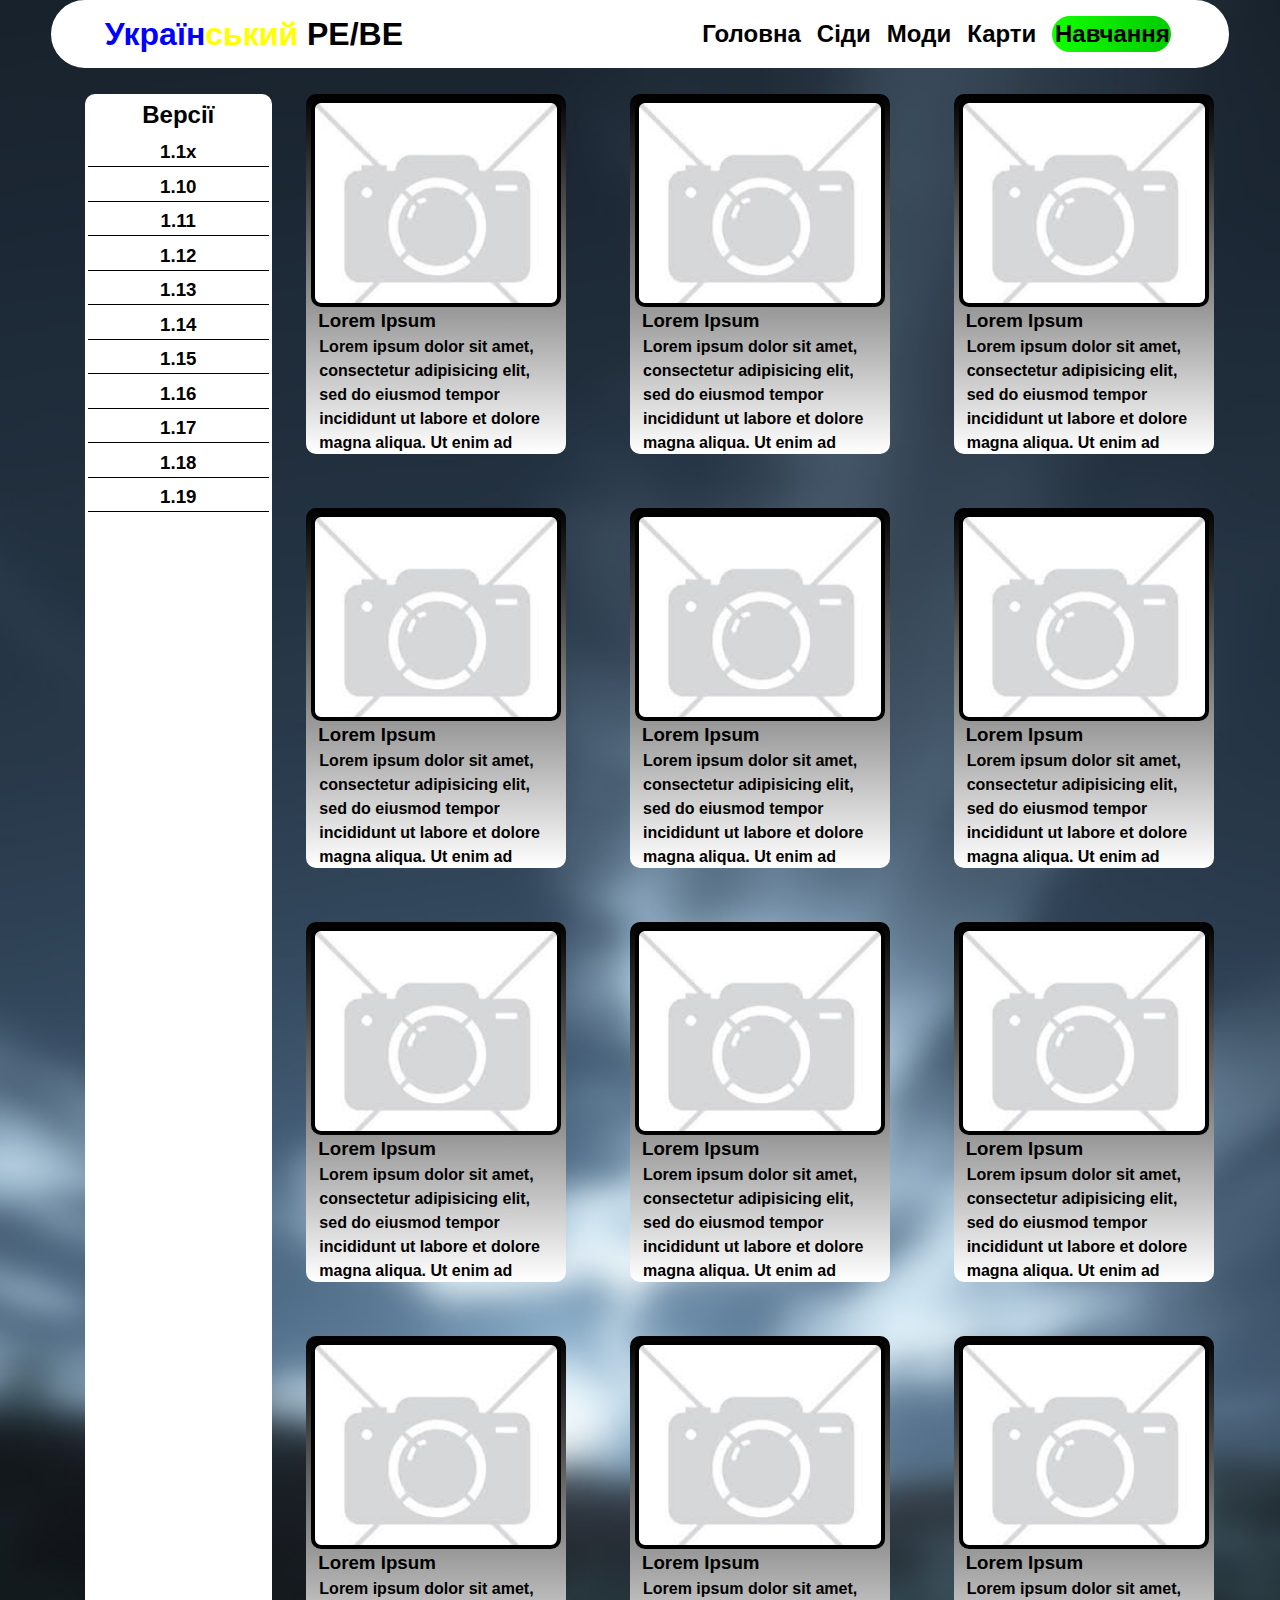
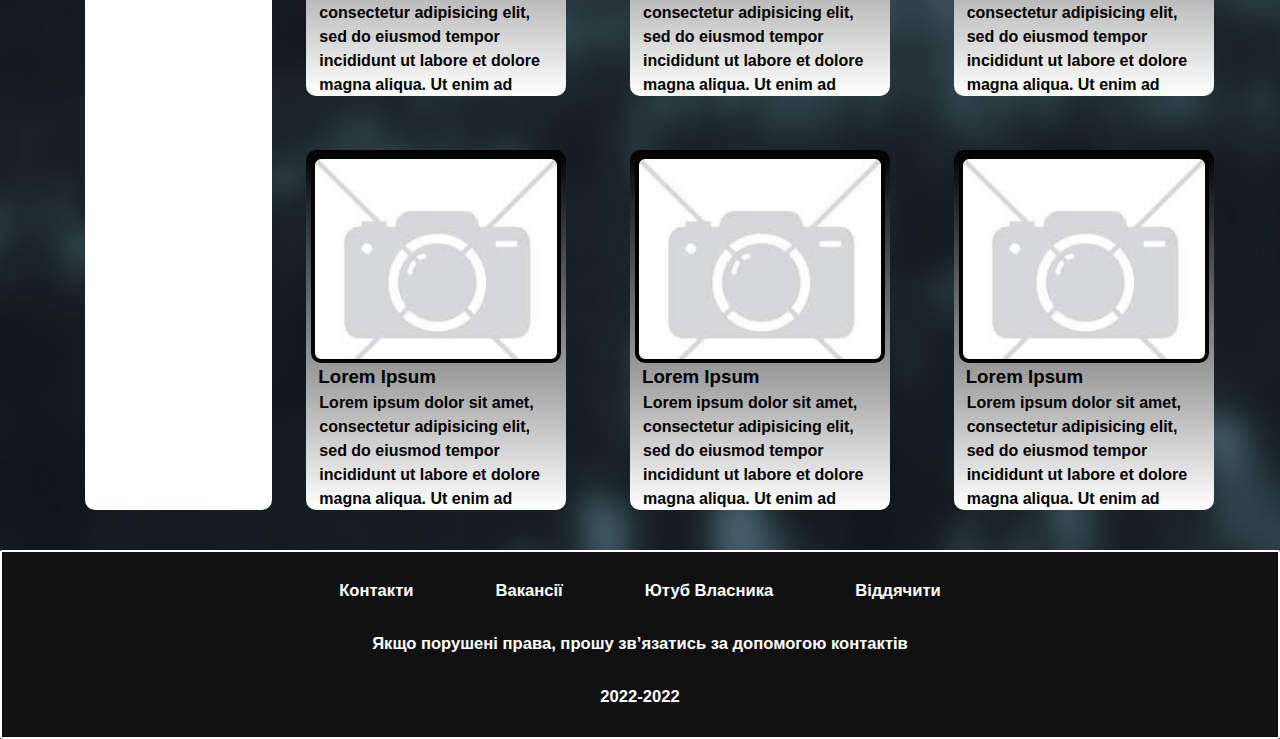
==== seeds.html @ f49bd41c "Add files via upload" ====
<!DOCTYPE html>
<html>
<head>
	<meta charset="utf-8">
	<meta name="viewport" content="width=device-width, initial-scale=1">
	<title>Енциклопедія Віталіка по Майнкрафт | Головна</title>
	<link rel="stylesheet" type="text/css" href="css/seeds.css">
</head>
<body>
	<header class="header">
		<div class="logo">
			<a href="index.html" class="logo">
				<h1 style="color: blue;">Україн</h1>
			<h1 style="color: yellow;">ський</h1>
			<h1 style="color: black;">&nbsp;PE/BE</h1>
		</a>
		</div>
		<div class="menu">
			<div class="home">
				<h2 class="home">
					<a href="index.html">Головна</a>
				</h2>
			</div>
			<div class="seeds">
				<h2 class="seeds">
					<a href="seeds.html">Сіди</a>
				</h2>
			</div>
			<div class="mods">
				<h2 class="mods">
					<a href="#">Моди</a>
				</h2>
			</div>
			<div class="maps">
				<h2 class="maps">
					<a href="#">Карти</a>
				</h2>
			</div>
			<div class="tutorial">
				<h2 class="tutorial">
					<a href="#">Навчання</a>
				</h2>
			</div>
		</div>
	</header>
	<div class="grid_wrapper">
		<aside class="grid_sidebar">
			<h3 class="title_version">Версії</h3>
			<a href="#">
				<h3 class="version">1.1x</h3>
			</a>
			<a href="#">
				<h3 class="version">1.10</h3>
			</a>
			<a href="#">
				<h3 class="version">1.11</h3>
			</a>
			<a href="#">
				<h3 class="version">1.12</h3>
			</a>
			<a href="#">
				<h3 class="version">1.13</h3>
			</a>
			<a href="#">
				<h3 class="version">1.14</h3>
			</a>
			<a href="#">
				<h3 class="version">1.15</h3>
			</a>
			<a href="#">
				<h3 class="version">1.16</h3>
			</a>
			<a href="#">
				<h3 class="version">1.17</h3>
			</a>
			<a href="#">
				<h3 class="version">1.18</h3>
			</a>
			<a href="#">
				<h3 class="version">1.19</h3>
			</a>
		</aside>
		<main class="grid_content">
			<div class="wrapper_container">
				<a href="#">
					<div class="img">
				</div>
			</a>
				<div class="title">
					<a href="#">
						<h3>Lorem Ipsum</h3>
					</a>
				</div>
				<div class="discription">
					<h4 class="discription">Lorem ipsum dolor sit amet, consectetur adipisicing elit, sed do eiusmod
					tempor incididunt ut labore et dolore magna aliqua. Ut enim ad minim veniam,
					quis nostrud exercitation ullamco laboris nisi ut aliquip ex ea commodo
					consequat. Duis aute irure dolor in reprehenderit in voluptate velit esse
					cillum dolore eu fugiat nulla pariatur. Excepteur sint occaecat cupidatat non
					proident, sunt in culpa qui officia deserunt mollit anim id est laborum.</h4>
				</div>
			</div>
			<div class="wrapper_container">
				<a href="#">
					<div class="img">
				</div>
			</a>
				<div class="title">
					<a href="#">
						<h3>Lorem Ipsum</h3>
					</a>
				</div>
				<div class="discription">
					<h4 class="discription">Lorem ipsum dolor sit amet, consectetur adipisicing elit, sed do eiusmod
					tempor incididunt ut labore et dolore magna aliqua. Ut enim ad minim veniam,
					quis nostrud exercitation ullamco laboris nisi ut aliquip ex ea commodo
					consequat. Duis aute irure dolor in reprehenderit in voluptate velit esse
					cillum dolore eu fugiat nulla pariatur. Excepteur sint occaecat cupidatat non
					proident, sunt in culpa qui officia deserunt mollit anim id est laborum.</h4>
				</div>
			</div>
			<div class="wrapper_container">
				<a href="#">
					<div class="img">
				</div>
			</a>
				<div class="title">
					<a href="#">
						<h3>Lorem Ipsum</h3>
					</a>
				</div>
				<div class="discription">
					<h4 class="discription">Lorem ipsum dolor sit amet, consectetur adipisicing elit, sed do eiusmod
					tempor incididunt ut labore et dolore magna aliqua. Ut enim ad minim veniam,
					quis nostrud exercitation ullamco laboris nisi ut aliquip ex ea commodo
					consequat. Duis aute irure dolor in reprehenderit in voluptate velit esse
					cillum dolore eu fugiat nulla pariatur. Excepteur sint occaecat cupidatat non
					proident, sunt in culpa qui officia deserunt mollit anim id est laborum.</h4>
				</div>
			</div>
		</main>
		<main class="grid_content">
			<div class="wrapper_container">
				<a href="#">
					<div class="img">
				</div>
			</a>
				<div class="title">
					<a href="#">
						<h3>Lorem Ipsum</h3>
					</a>
				</div>
				<div class="discription">
					<h4 class="discription">Lorem ipsum dolor sit amet, consectetur adipisicing elit, sed do eiusmod
					tempor incididunt ut labore et dolore magna aliqua. Ut enim ad minim veniam,
					quis nostrud exercitation ullamco laboris nisi ut aliquip ex ea commodo
					consequat. Duis aute irure dolor in reprehenderit in voluptate velit esse
					cillum dolore eu fugiat nulla pariatur. Excepteur sint occaecat cupidatat non
					proident, sunt in culpa qui officia deserunt mollit anim id est laborum.</h4>
				</div>
			</div>
			<div class="wrapper_container">
				<a href="#">
					<div class="img">
				</div>
			</a>
				<div class="title">
					<a href="#">
						<h3>Lorem Ipsum</h3>
					</a>
				</div>
				<div class="discription">
					<h4 class="discription">Lorem ipsum dolor sit amet, consectetur adipisicing elit, sed do eiusmod
					tempor incididunt ut labore et dolore magna aliqua. Ut enim ad minim veniam,
					quis nostrud exercitation ullamco laboris nisi ut aliquip ex ea commodo
					consequat. Duis aute irure dolor in reprehenderit in voluptate velit esse
					cillum dolore eu fugiat nulla pariatur. Excepteur sint occaecat cupidatat non
					proident, sunt in culpa qui officia deserunt mollit anim id est laborum.</h4>
				</div>
			</div>
			<div class="wrapper_container">
				<a href="#">
					<div class="img">
				</div>
			</a>
				<div class="title">
					<a href="#">
						<h3>Lorem Ipsum</h3>
					</a>
				</div>
				<div class="discription">
					<h4 class="discription">Lorem ipsum dolor sit amet, consectetur adipisicing elit, sed do eiusmod
					tempor incididunt ut labore et dolore magna aliqua. Ut enim ad minim veniam,
					quis nostrud exercitation ullamco laboris nisi ut aliquip ex ea commodo
					consequat. Duis aute irure dolor in reprehenderit in voluptate velit esse
					cillum dolore eu fugiat nulla pariatur. Excepteur sint occaecat cupidatat non
					proident, sunt in culpa qui officia deserunt mollit anim id est laborum.</h4>
				</div>
			</div>
		</main>
		<main class="grid_content">
			<div class="wrapper_container">
				<a href="#">
					<div class="img">
				</div>
			</a>
				<div class="title">
					<a href="#">
						<h3>Lorem Ipsum</h3>
					</a>
				</div>
				<div class="discription">
					<h4 class="discription">Lorem ipsum dolor sit amet, consectetur adipisicing elit, sed do eiusmod
					tempor incididunt ut labore et dolore magna aliqua. Ut enim ad minim veniam,
					quis nostrud exercitation ullamco laboris nisi ut aliquip ex ea commodo
					consequat. Duis aute irure dolor in reprehenderit in voluptate velit esse
					cillum dolore eu fugiat nulla pariatur. Excepteur sint occaecat cupidatat non
					proident, sunt in culpa qui officia deserunt mollit anim id est laborum.</h4>
				</div>
			</div>
			<div class="wrapper_container">
				<a href="#">
					<div class="img">
				</div>
			</a>
				<div class="title">
					<a href="#">
						<h3>Lorem Ipsum</h3>
					</a>
				</div>
				<div class="discription">
					<h4 class="discription">Lorem ipsum dolor sit amet, consectetur adipisicing elit, sed do eiusmod
					tempor incididunt ut labore et dolore magna aliqua. Ut enim ad minim veniam,
					quis nostrud exercitation ullamco laboris nisi ut aliquip ex ea commodo
					consequat. Duis aute irure dolor in reprehenderit in voluptate velit esse
					cillum dolore eu fugiat nulla pariatur. Excepteur sint occaecat cupidatat non
					proident, sunt in culpa qui officia deserunt mollit anim id est laborum.</h4>
				</div>
			</div>
			<div class="wrapper_container">
				<a href="#">
					<div class="img">
				</div>
			</a>
				<div class="title">
					<a href="#">
						<h3>Lorem Ipsum</h3>
					</a>
				</div>
				<div class="discription">
					<h4 class="discription">Lorem ipsum dolor sit amet, consectetur adipisicing elit, sed do eiusmod
					tempor incididunt ut labore et dolore magna aliqua. Ut enim ad minim veniam,
					quis nostrud exercitation ullamco laboris nisi ut aliquip ex ea commodo
					consequat. Duis aute irure dolor in reprehenderit in voluptate velit esse
					cillum dolore eu fugiat nulla pariatur. Excepteur sint occaecat cupidatat non
					proident, sunt in culpa qui officia deserunt mollit anim id est laborum.</h4>
				</div>
			</div>
		</main>
		<main class="grid_content">
			<div class="wrapper_container">
				<a href="#">
					<div class="img">
				</div>
			</a>
				<div class="title">
					<a href="#">
						<h3>Lorem Ipsum</h3>
					</a>
				</div>
				<div class="discription">
					<h4 class="discription">Lorem ipsum dolor sit amet, consectetur adipisicing elit, sed do eiusmod
					tempor incididunt ut labore et dolore magna aliqua. Ut enim ad minim veniam,
					quis nostrud exercitation ullamco laboris nisi ut aliquip ex ea commodo
					consequat. Duis aute irure dolor in reprehenderit in voluptate velit esse
					cillum dolore eu fugiat nulla pariatur. Excepteur sint occaecat cupidatat non
					proident, sunt in culpa qui officia deserunt mollit anim id est laborum.</h4>
				</div>
			</div>
			<div class="wrapper_container">
				<a href="#">
					<div class="img">
				</div>
			</a>
				<div class="title">
					<a href="#">
						<h3>Lorem Ipsum</h3>
					</a>
				</div>
				<div class="discription">
					<h4 class="discription">Lorem ipsum dolor sit amet, consectetur adipisicing elit, sed do eiusmod
					tempor incididunt ut labore et dolore magna aliqua. Ut enim ad minim veniam,
					quis nostrud exercitation ullamco laboris nisi ut aliquip ex ea commodo
					consequat. Duis aute irure dolor in reprehenderit in voluptate velit esse
					cillum dolore eu fugiat nulla pariatur. Excepteur sint occaecat cupidatat non
					proident, sunt in culpa qui officia deserunt mollit anim id est laborum.</h4>
				</div>
			</div>
			<div class="wrapper_container">
				<a href="#">
					<div class="img">
				</div>
			</a>
				<div class="title">
					<a href="#">
						<h3>Lorem Ipsum</h3>
					</a>
				</div>
				<div class="discription">
					<h4 class="discription">Lorem ipsum dolor sit amet, consectetur adipisicing elit, sed do eiusmod
					tempor incididunt ut labore et dolore magna aliqua. Ut enim ad minim veniam,
					quis nostrud exercitation ullamco laboris nisi ut aliquip ex ea commodo
					consequat. Duis aute irure dolor in reprehenderit in voluptate velit esse
					cillum dolore eu fugiat nulla pariatur. Excepteur sint occaecat cupidatat non
					proident, sunt in culpa qui officia deserunt mollit anim id est laborum.</h4>
				</div>
			</div>
		</main>
		<main class="grid_content">
			<div class="wrapper_container">
				<a href="#">
					<div class="img">
				</div>
			</a>
				<div class="title">
					<a href="#">
						<h3>Lorem Ipsum</h3>
					</a>
				</div>
				<div class="discription">
					<h4 class="discription">Lorem ipsum dolor sit amet, consectetur adipisicing elit, sed do eiusmod
					tempor incididunt ut labore et dolore magna aliqua. Ut enim ad minim veniam,
					quis nostrud exercitation ullamco laboris nisi ut aliquip ex ea commodo
					consequat. Duis aute irure dolor in reprehenderit in voluptate velit esse
					cillum dolore eu fugiat nulla pariatur. Excepteur sint occaecat cupidatat non
					proident, sunt in culpa qui officia deserunt mollit anim id est laborum.</h4>
				</div>
			</div>
			<div class="wrapper_container">
				<a href="#">
					<div class="img">
				</div>
			</a>
				<div class="title">
					<a href="#">
						<h3>Lorem Ipsum</h3>
					</a>
				</div>
				<div class="discription">
					<h4 class="discription">Lorem ipsum dolor sit amet, consectetur adipisicing elit, sed do eiusmod
					tempor incididunt ut labore et dolore magna aliqua. Ut enim ad minim veniam,
					quis nostrud exercitation ullamco laboris nisi ut aliquip ex ea commodo
					consequat. Duis aute irure dolor in reprehenderit in voluptate velit esse
					cillum dolore eu fugiat nulla pariatur. Excepteur sint occaecat cupidatat non
					proident, sunt in culpa qui officia deserunt mollit anim id est laborum.</h4>
				</div>
			</div>
			<div class="wrapper_container">
				<a href="#">
					<div class="img">
				</div>
			</a>
				<div class="title">
					<a href="#">
						<h3>Lorem Ipsum</h3>
					</a>
				</div>
				<div class="discription">
					<h4 class="discription">Lorem ipsum dolor sit amet, consectetur adipisicing elit, sed do eiusmod
					tempor incididunt ut labore et dolore magna aliqua. Ut enim ad minim veniam,
					quis nostrud exercitation ullamco laboris nisi ut aliquip ex ea commodo
					consequat. Duis aute irure dolor in reprehenderit in voluptate velit esse
					cillum dolore eu fugiat nulla pariatur. Excepteur sint occaecat cupidatat non
					proident, sunt in culpa qui officia deserunt mollit anim id est laborum.</h4>
				</div>
			</div>
		</main>
	</div>
		<footer class="footer">
		<div class="footer_container">
			<div class="three">
			<div class="contacts">
				<h5>
					<a href="#" class="contacts">Контакти</a>
				</h5>
			</div>
			<div class="vacancy">
				<h5>
					<a href="#" class="vacancy">Вакансії</a>
				</h5>
			</div>
			<div class="youtube">
				<h5>
					<a href="https://www.youtube.com/channel/UC7SkMLdB6b8s8ivZtv2HfnA/" class="youtube">Ютуб Власника</a>
				</h5>
			</div>
			<div class="thanks">
				<h5>
					<a href="#" class="thanks">Віддячити</a></h5>
			</div>
		</div>
			<div class="ap">
				<h5 class="ap">Якщо порушені права, прошу зв’язатись за допомогою контактів</h5>
			</div>
			<div class="years">
				<h5 class="ap">2022-2022</h5>
			</div>
		</div>
	</footer>
	</body>
</html>
---- css/seeds.css ----
ul[class],
ol[class] {
  padding: 0;
}

body,
h1,
h2,
h3,
h4,
p,
ul[class],
ol[class],
li,
figure,
figcaption,
blockquote,
dl,
dd {
  margin: 0;
}

body {
  min-height: 100vh;
  scroll-behavior: smooth;
  text-rendering: optimizeSpeed;
  line-height: 1.5;
  font-family: Heebo, Arial;
  background-image: url(../img/background.jpg);
  background-repeat: no-repeat;
  background-size: cover;
  background-position: center;
}

ul[class],
ol[class] {
  list-style: none;
}

a:not([class]) {
  text-decoration-skip-ink: auto;
  text-decoration: none;
  color: black;
}

img {
  max-width: 100%;
  display: block;
}

article > * + * {
  margin-top: 1em;
}

input,
button,
textarea,
select {
  font: inherit;
}

::-webkit-scrollbar-track {
background-color:#ecedee
}
 
::-webkit-scrollbar-thumb {
-webkit-border-radius: 0px;
border-radius: 5px;
background-color: #000000;
}
 
::-webkit-scrollbar-thumb:hover{
background-color:#1A1A1A;
}
 
::-webkit-resizer{
background-image:url('');
background-repeat:no-repeat;
width:10px;
height:0px
}
 
::-webkit-scrollbar{
width: 10px;
}

/*___________________________*/

header {
  display: flex;
  border: white solid 10px;
  border-radius: 50px;
  background-color: white;
  justify-content: space-between;
  align-items: center;
  margin: 0% 4%;
}

.logo {
  display: flex;
  padding-left: 3%;
  text-decoration: none;
}

.logo {
  color: #3079ed;
  animation-name: focus-in-contract;
  animation-duration: 1.2s;
  animation-timing-function: linear;
  animation-delay: 0s;
  animation-iteration-count: infinite;
  animation-direction: alternate-reverse;
  animation-fill-mode: none;
}
@keyframes focus-in-contract {
  0%{
    text-shadow: 0px -10px 15px rgba(255,0,0,0), 0px 10px 15px rgba(0,0,0,0);
  }
  100%{
    text-shadow: 0px 10px 15px #000000, 0px -10px 15px #FF0000;
  }
}

.menu {
  display: flex;
  grid-gap: 10%;
  padding-right: 25%;
}

.tutorial {
  animation: animateBg 1s linear infinite;
  background-image: linear-gradient(90deg,#11ff00,#03cc00,#11ff00,#03cc00);
  background-size: 300% 100%;
  border-radius: 20px;
  padding: 0% 0.5%;
}
@keyframes animateBg {
  0% { background-position: 100% 0%; }
  100% { background-position: 0% 0%; }
}

@media screen and (min-width: 2000.90px) {
  body {
    padding: 0% 25%;
  }
}

@media screen and (max-width: 1440.90px) {
  .menu {
    grid-gap: 4%;
    padding-right: 10%;
  }
}

@media screen and (max-width: 1024.90px) {
  body {
    padding: unset;
  }
  .logo {
    font-size: 12px;
  }

  .menu {
    grid-gap: 2%;
    padding-right: 7%;
  }
}

@media screen and (max-width: 768.90px) {
  header {
    margin: unset;
  }
  .logo {
    font-size: 8px;
    padding-left: 0.5%;
  }
  .menu {
    font-size: 12px;
  }
}

@media screen and (max-width: 535.90px) {
  .header {
    display: block;
  }
  .logo {
    font-size: 14px;
    padding: unset;
    padding: 0% 15%;
  }
  .menu {
    display: block;
    text-align: center;
    font-size: 16px;
    padding: 0% 10%;
  }
  .tutorial {
    border: none;
    background-color: unset;
  }
}

@media screen and (max-width: 425.90px) {
  .logo {
    padding: 0% 9%;
  }
}

@media screen and (max-width: 319.90px) {
  header {
    background-color: unset;
    border: none;
  }
  .menu {
    color: white;
    font: 900;
    padding: 0% 20%;
  }
}

.grid_wrapper {
  padding: 0% 5%;
  display: grid;
  grid-gap: 3%;
  padding-top: 2%;
  grid-template-columns: 0.5, 1fr;
  grid-template-rows: 0.5fr, 1fr;
  grid-template-areas: "side content"
  "side content"
  "side content"
  "side content"
  "side content"
}

.grid_sidebar {
  grid-area: side;
  text-align: center;
  background-color: white;
  border: white solid 3px;
  border-radius: 10px;
  margin-left: 10%;
}

.grid_content {
  display: flex;
  grid-gap: 7%;
}

.wrapper_container {
  background: radial-gradient(circle at 100% 100%, #ffffff 0, #ffffff 4px, transparent 4px) 0% 0%/10px 10px no-repeat,
            radial-gradient(circle at 0 100%, #ffffff 0, #ffffff 4px, transparent 4px) 100% 0%/10px 10px no-repeat,
            radial-gradient(circle at 100% 0, #ffffff 0, #ffffff 4px, transparent 4px) 0% 100%/10px 10px no-repeat,
            radial-gradient(circle at 0 0, #ffffff 0, #ffffff 4px, transparent 4px) 100% 100%/10px 10px no-repeat,
            linear-gradient(#ffffff, #ffffff) 50% 50%/calc(100% - 12px) calc(100% - 20px) no-repeat,
            linear-gradient(#ffffff, #ffffff) 50% 50%/calc(100% - 20px) calc(100% - 12px) no-repeat,
            linear-gradient(0deg, #ffffff 0%, #42303f 100%);
border-radius: 10px;
padding: 5px;
  background: rgb(255,255,255);
  background: linear-gradient(0deg, rgba(255,255,255,1) 0%, rgba(0,0,0,1) 100%);
  width: 250px;
  height: 350px;
  overflow: scroll;
}

.img {
  height: 200px;
  padding: 0% 5%;
  background-image: url(../img/unknown.jpg);
  background-size: cover;
  border: black solid 4px;
  border-radius: 10px;
}

.title {
  padding-left: 7px;
}

.discription {
  padding-left: 4px;
}

.title_version {
  font-size: 24px;
}

.version {
  text-decoration: none;
  color: black;
  padding-top: 3%;
  border-bottom: black solid 1px;
}

.version:hover {
  transition: 0.3s;
  color: #1A1A1A;
  font-size: 20px;
}

.footer_container {
  border: white solid 2px;
  border-radius: 2px;
  background-color: #101010;
  margin-top: 5%;
}

footer {
  color: white;
  font-size: 20px;
  text-decoration: none;
  margin-top: 20%;
}

.three {
  color: white;
  display: flex;
  justify-content: space-evenly;
  padding: 0% 20%;
}

.contacts {
  text-decoration: none;
  color: white;
}

.vacancy {
  text-decoration: none;
  color: white;
}

.youtube {
  text-decoration: none;
  color: white;
}

.thanks {
  text-decoration: none;
  color: white;
}

.ap {
  text-align: center;
  margin-top: unset;
  padding-top: unset;
}

@media screen and (max-width: 1024.90px) {
  footer {
    margin-top: 30%;
  }
  .grid_wrapper {
    padding: unset;
    margin-top: 1%;
    grid-gap: 1%;
  }
  .wrapper_container {
  width: 200px;
  }
  .grid_sidebar {
    margin-left: unset;
  }
}

@media screen and (max-width: 768.90px) {
  .img {
    background-position: center;
  }
  .wrapper_container {
  width: 30%;
  }
  .three {
    padding: unset;
  }
}

@media screen and (max-width: 650.90px) {
  header {
    width: 100%;
    margin-bottom: 2%;
  }
  .grid_sidebar {
    width: 80px;
  }
  .grid_content {
    grid-gap: 5%;
    display: unset;
  }
  .wrapper_container {
    width: 90%;
    margin-left: 5%;
    margin-bottom: 5%;
  }
  footer {
    margin-top: 80%;
    margin-left: 15%;
    margin-right: 5%;
  }
  .three {
    display: unset;
    text-align: center;
  }
}
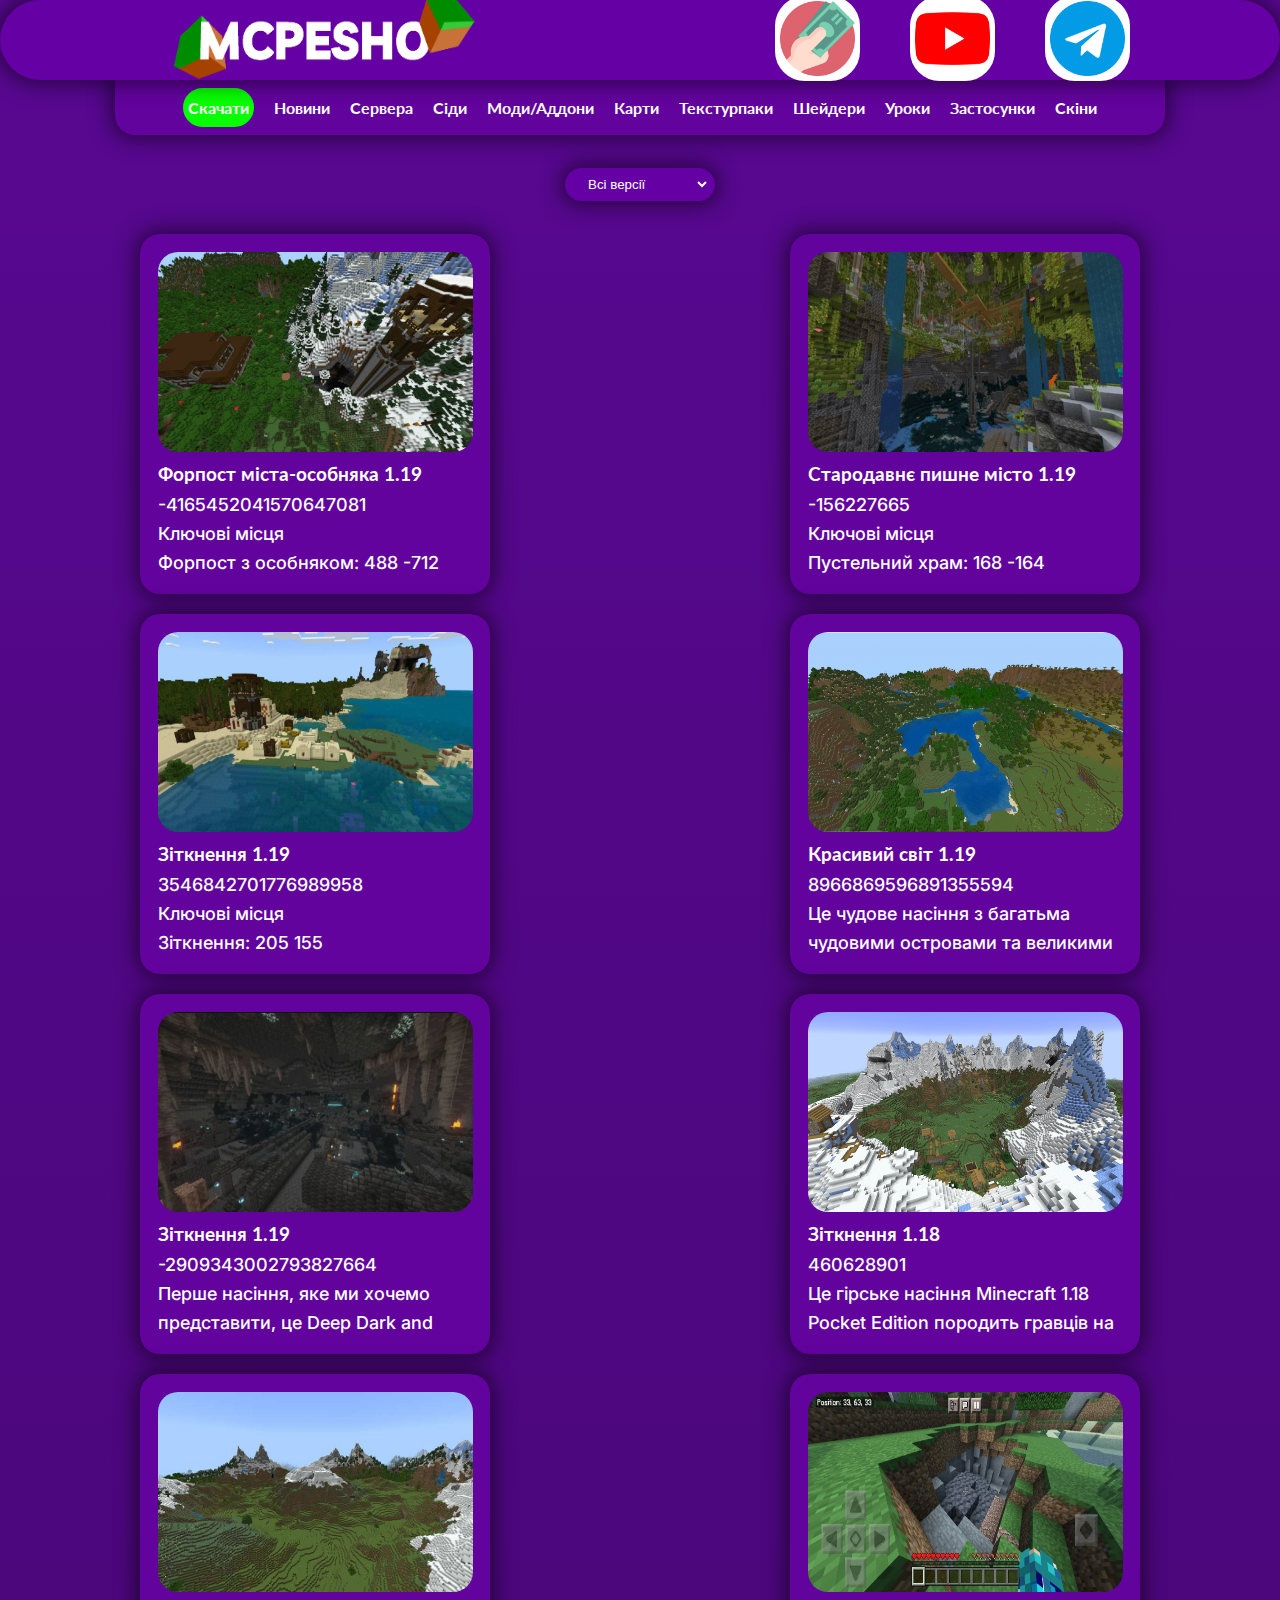
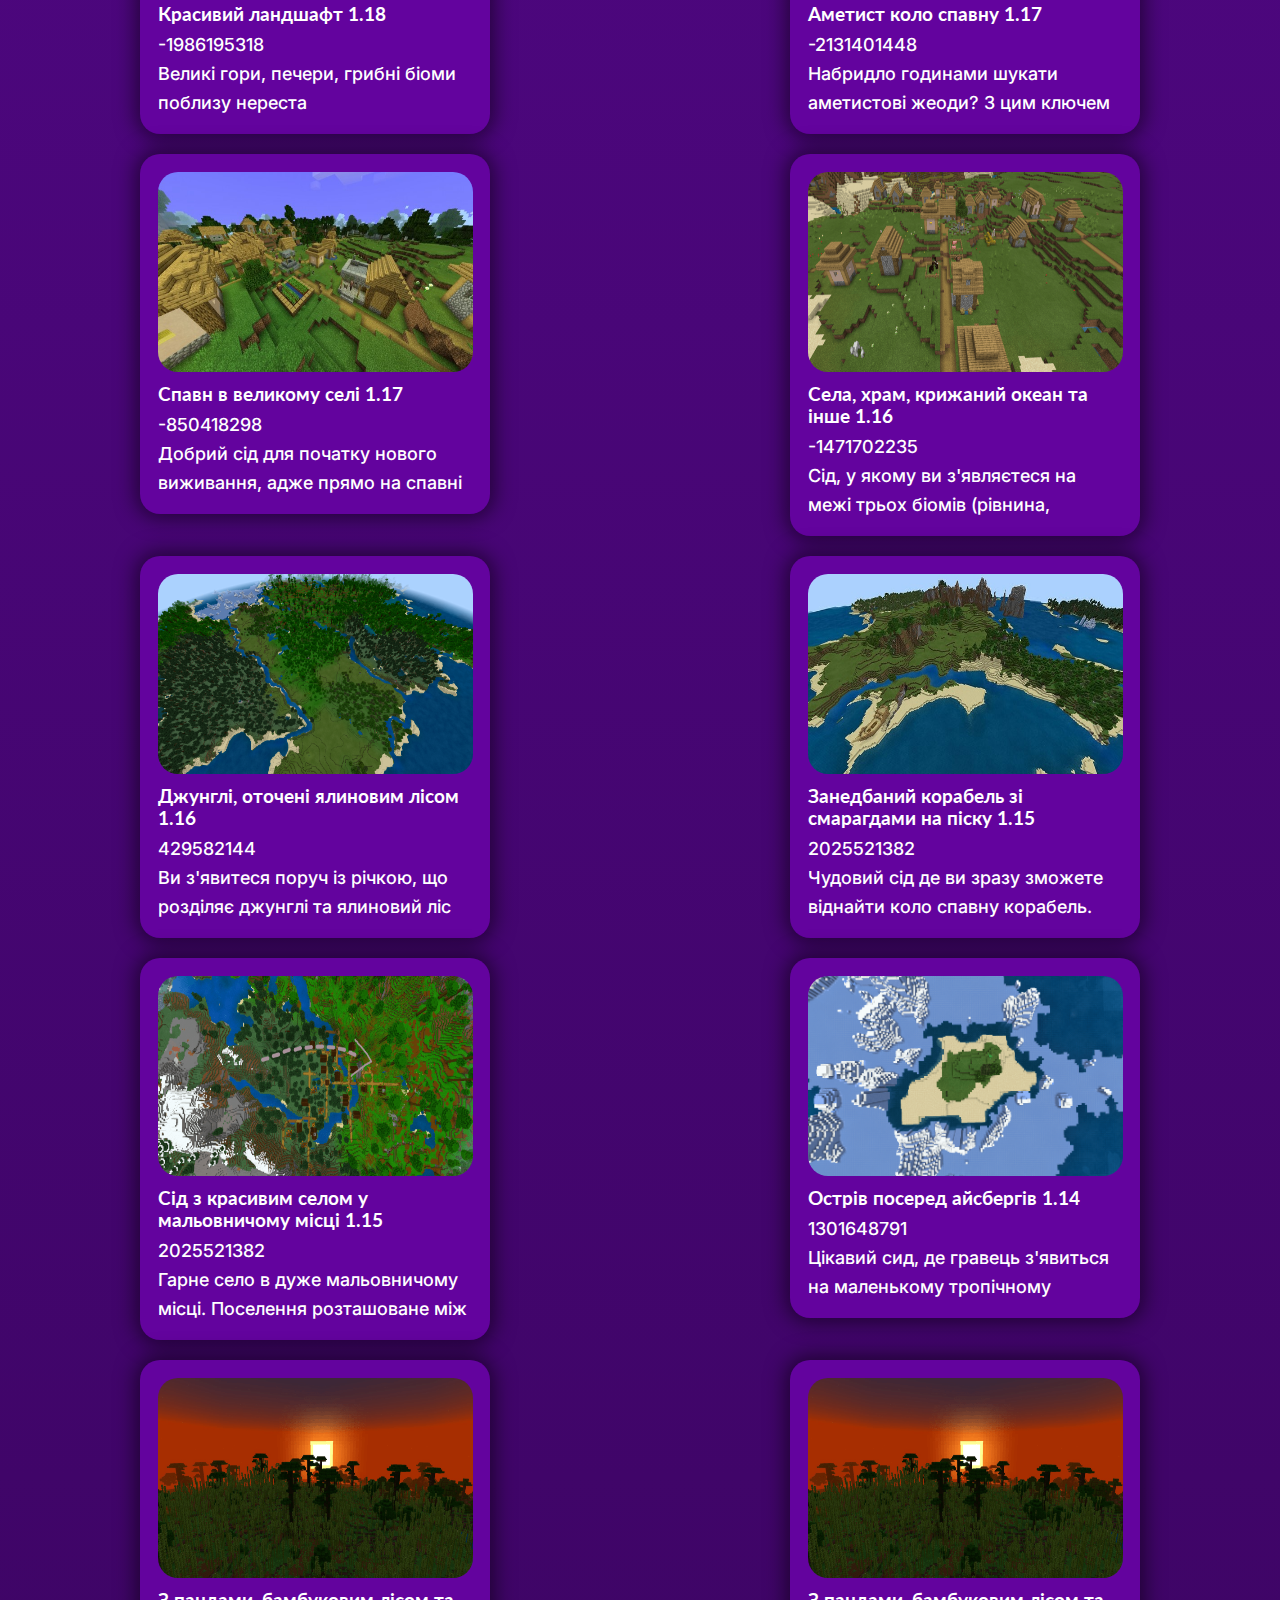
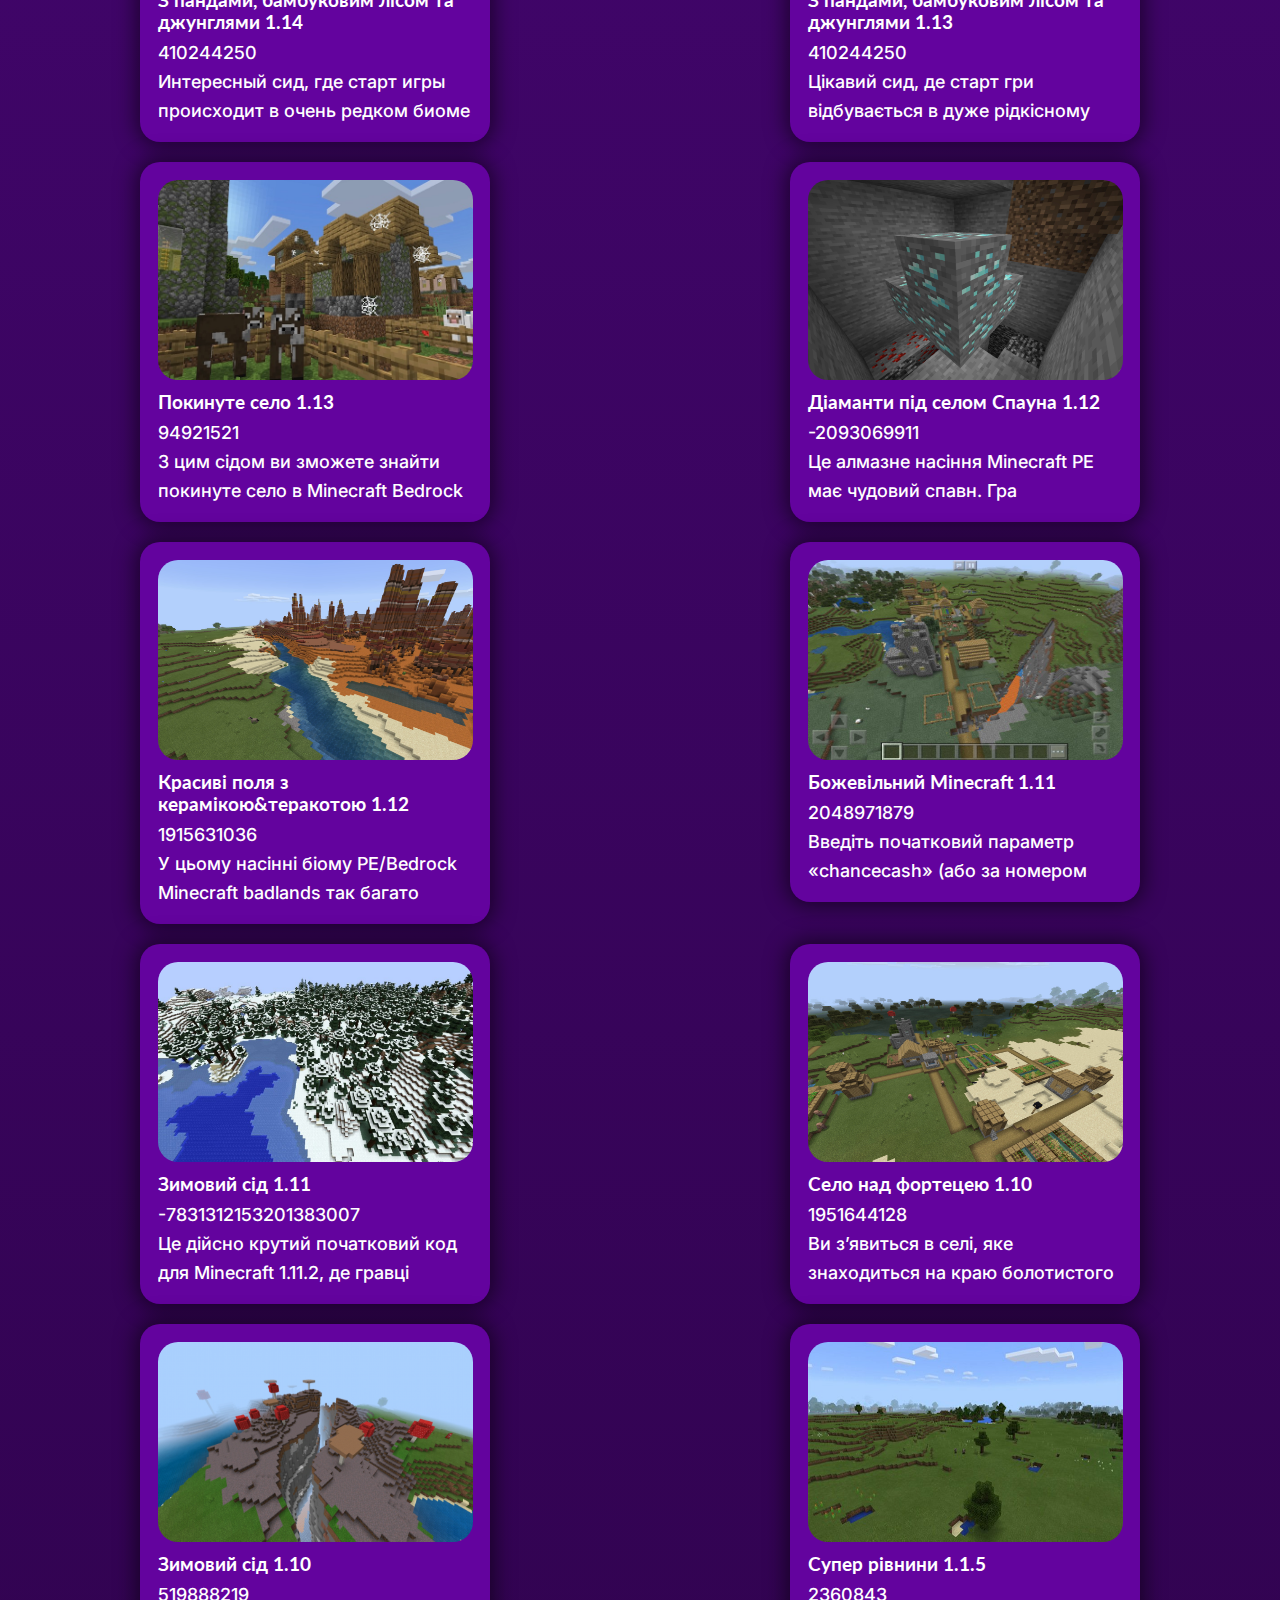
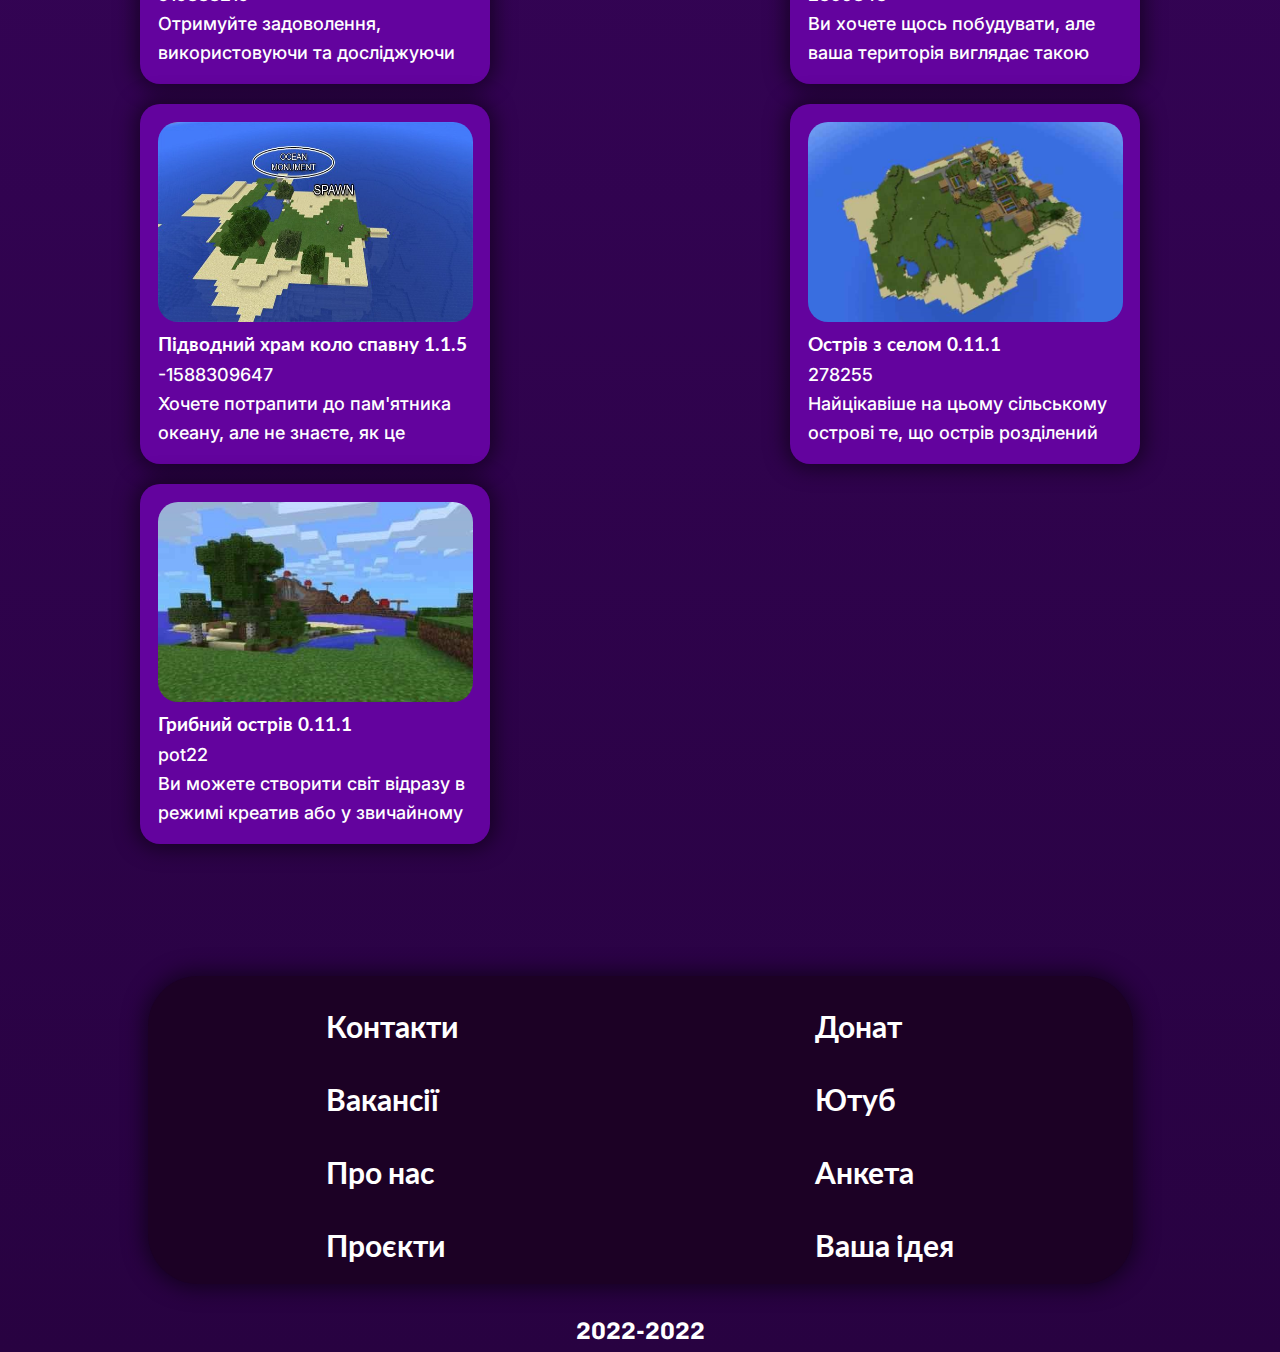
==== commit 647cf063: "Add files via upload" ====
--- a/seeds.html
+++ b/seeds.html
@@ -3,409 +3,461 @@
 <head>
 	<meta charset="utf-8">
 	<meta name="viewport" content="width=device-width, initial-scale=1">
-	<title>Енциклопедія Віталіка по Майнкрафт | Головна</title>
 	<link rel="stylesheet" type="text/css" href="css/seeds.css">
+	<link href='http://fonts.googleapis.com/css?family=Lato:400,700' rel='stylesheet' type='text/css'>
+	<link href='https://fonts.googleapis.com/css?family=Chivo' rel='stylesheet'>
+	<link href='https://fonts.googleapis.com/css?family=Inter' rel='stylesheet'>
+	<link rel="icon" type="image/x-icon" href="img/favicon.ico">
+	<title>Скачати всі версії Майнкрафт!</title>
 </head>
 <body>
+	<div class="wrapper">
 	<header class="header">
 		<div class="logo">
 			<a href="index.html" class="logo">
-				<h1 style="color: blue;">Україн</h1>
-			<h1 style="color: yellow;">ський</h1>
-			<h1 style="color: black;">&nbsp;PE/BE</h1>
-		</a>
-		</div>
-		<div class="menu">
-			<div class="home">
-				<h2 class="home">
-					<a href="index.html">Головна</a>
-				</h2>
+				<img src="img/logo.png" class="logo">
+			</a>
+		</div>
+		<div class="media">
+			<div>
+				<a href="#">
+					<img src="img/money.png" class="money"></a>
 			</div>
-			<div class="seeds">
-				<h2 class="seeds">
-					<a href="seeds.html">Сіди</a>
-				</h2>
+			<div>
+				<a href="#">
+					<img src="img/youtube.png" class="youtube">
+				</a>
 			</div>
-			<div class="mods">
-				<h2 class="mods">
-					<a href="#">Моди</a>
-				</h2>
+			<div>
+				<a href="#">
+					<img src="img/telegram.png" class="telegram">
+				</a>
 			</div>
-			<div class="maps">
-				<h2 class="maps">
-					<a href="#">Карти</a>
-				</h2>
-			</div>
-			<div class="tutorial">
-				<h2 class="tutorial">
-					<a href="#">Навчання</a>
-				</h2>
-			</div>
 		</div>
 	</header>
-	<div class="grid_wrapper">
-		<aside class="grid_sidebar">
-			<h3 class="title_version">Версії</h3>
-			<a href="#">
-				<h3 class="version">1.1x</h3>
-			</a>
-			<a href="#">
-				<h3 class="version">1.10</h3>
-			</a>
-			<a href="#">
-				<h3 class="version">1.11</h3>
-			</a>
-			<a href="#">
-				<h3 class="version">1.12</h3>
-			</a>
-			<a href="#">
-				<h3 class="version">1.13</h3>
-			</a>
-			<a href="#">
-				<h3 class="version">1.14</h3>
-			</a>
-			<a href="#">
-				<h3 class="version">1.15</h3>
-			</a>
-			<a href="#">
-				<h3 class="version">1.16</h3>
-			</a>
-			<a href="#">
-				<h3 class="version">1.17</h3>
-			</a>
-			<a href="#">
-				<h3 class="version">1.18</h3>
-			</a>
-			<a href="#">
-				<h3 class="version">1.19</h3>
-			</a>
-		</aside>
-		<main class="grid_content">
-			<div class="wrapper_container">
-				<a href="#">
-					<div class="img">
-				</div>
-			</a>
-				<div class="title">
-					<a href="#">
-						<h3>Lorem Ipsum</h3>
-					</a>
-				</div>
-				<div class="discription">
-					<h4 class="discription">Lorem ipsum dolor sit amet, consectetur adipisicing elit, sed do eiusmod
-					tempor incididunt ut labore et dolore magna aliqua. Ut enim ad minim veniam,
-					quis nostrud exercitation ullamco laboris nisi ut aliquip ex ea commodo
-					consequat. Duis aute irure dolor in reprehenderit in voluptate velit esse
-					cillum dolore eu fugiat nulla pariatur. Excepteur sint occaecat cupidatat non
-					proident, sunt in culpa qui officia deserunt mollit anim id est laborum.</h4>
-				</div>
-			</div>
-			<div class="wrapper_container">
-				<a href="#">
-					<div class="img">
-				</div>
-			</a>
-				<div class="title">
-					<a href="#">
-						<h3>Lorem Ipsum</h3>
-					</a>
-				</div>
-				<div class="discription">
-					<h4 class="discription">Lorem ipsum dolor sit amet, consectetur adipisicing elit, sed do eiusmod
-					tempor incididunt ut labore et dolore magna aliqua. Ut enim ad minim veniam,
-					quis nostrud exercitation ullamco laboris nisi ut aliquip ex ea commodo
-					consequat. Duis aute irure dolor in reprehenderit in voluptate velit esse
-					cillum dolore eu fugiat nulla pariatur. Excepteur sint occaecat cupidatat non
-					proident, sunt in culpa qui officia deserunt mollit anim id est laborum.</h4>
-				</div>
-			</div>
-			<div class="wrapper_container">
-				<a href="#">
-					<div class="img">
-				</div>
-			</a>
-				<div class="title">
-					<a href="#">
-						<h3>Lorem Ipsum</h3>
-					</a>
-				</div>
-				<div class="discription">
-					<h4 class="discription">Lorem ipsum dolor sit amet, consectetur adipisicing elit, sed do eiusmod
-					tempor incididunt ut labore et dolore magna aliqua. Ut enim ad minim veniam,
-					quis nostrud exercitation ullamco laboris nisi ut aliquip ex ea commodo
-					consequat. Duis aute irure dolor in reprehenderit in voluptate velit esse
-					cillum dolore eu fugiat nulla pariatur. Excepteur sint occaecat cupidatat non
-					proident, sunt in culpa qui officia deserunt mollit anim id est laborum.</h4>
-				</div>
-			</div>
-		</main>
-		<main class="grid_content">
-			<div class="wrapper_container">
-				<a href="#">
-					<div class="img">
-				</div>
-			</a>
-				<div class="title">
-					<a href="#">
-						<h3>Lorem Ipsum</h3>
-					</a>
-				</div>
-				<div class="discription">
-					<h4 class="discription">Lorem ipsum dolor sit amet, consectetur adipisicing elit, sed do eiusmod
-					tempor incididunt ut labore et dolore magna aliqua. Ut enim ad minim veniam,
-					quis nostrud exercitation ullamco laboris nisi ut aliquip ex ea commodo
-					consequat. Duis aute irure dolor in reprehenderit in voluptate velit esse
-					cillum dolore eu fugiat nulla pariatur. Excepteur sint occaecat cupidatat non
-					proident, sunt in culpa qui officia deserunt mollit anim id est laborum.</h4>
-				</div>
-			</div>
-			<div class="wrapper_container">
-				<a href="#">
-					<div class="img">
-				</div>
-			</a>
-				<div class="title">
-					<a href="#">
-						<h3>Lorem Ipsum</h3>
-					</a>
-				</div>
-				<div class="discription">
-					<h4 class="discription">Lorem ipsum dolor sit amet, consectetur adipisicing elit, sed do eiusmod
-					tempor incididunt ut labore et dolore magna aliqua. Ut enim ad minim veniam,
-					quis nostrud exercitation ullamco laboris nisi ut aliquip ex ea commodo
-					consequat. Duis aute irure dolor in reprehenderit in voluptate velit esse
-					cillum dolore eu fugiat nulla pariatur. Excepteur sint occaecat cupidatat non
-					proident, sunt in culpa qui officia deserunt mollit anim id est laborum.</h4>
-				</div>
-			</div>
-			<div class="wrapper_container">
-				<a href="#">
-					<div class="img">
-				</div>
-			</a>
-				<div class="title">
-					<a href="#">
-						<h3>Lorem Ipsum</h3>
-					</a>
-				</div>
-				<div class="discription">
-					<h4 class="discription">Lorem ipsum dolor sit amet, consectetur adipisicing elit, sed do eiusmod
-					tempor incididunt ut labore et dolore magna aliqua. Ut enim ad minim veniam,
-					quis nostrud exercitation ullamco laboris nisi ut aliquip ex ea commodo
-					consequat. Duis aute irure dolor in reprehenderit in voluptate velit esse
-					cillum dolore eu fugiat nulla pariatur. Excepteur sint occaecat cupidatat non
-					proident, sunt in culpa qui officia deserunt mollit anim id est laborum.</h4>
-				</div>
-			</div>
-		</main>
-		<main class="grid_content">
-			<div class="wrapper_container">
-				<a href="#">
-					<div class="img">
-				</div>
-			</a>
-				<div class="title">
-					<a href="#">
-						<h3>Lorem Ipsum</h3>
-					</a>
-				</div>
-				<div class="discription">
-					<h4 class="discription">Lorem ipsum dolor sit amet, consectetur adipisicing elit, sed do eiusmod
-					tempor incididunt ut labore et dolore magna aliqua. Ut enim ad minim veniam,
-					quis nostrud exercitation ullamco laboris nisi ut aliquip ex ea commodo
-					consequat. Duis aute irure dolor in reprehenderit in voluptate velit esse
-					cillum dolore eu fugiat nulla pariatur. Excepteur sint occaecat cupidatat non
-					proident, sunt in culpa qui officia deserunt mollit anim id est laborum.</h4>
-				</div>
-			</div>
-			<div class="wrapper_container">
-				<a href="#">
-					<div class="img">
-				</div>
-			</a>
-				<div class="title">
-					<a href="#">
-						<h3>Lorem Ipsum</h3>
-					</a>
-				</div>
-				<div class="discription">
-					<h4 class="discription">Lorem ipsum dolor sit amet, consectetur adipisicing elit, sed do eiusmod
-					tempor incididunt ut labore et dolore magna aliqua. Ut enim ad minim veniam,
-					quis nostrud exercitation ullamco laboris nisi ut aliquip ex ea commodo
-					consequat. Duis aute irure dolor in reprehenderit in voluptate velit esse
-					cillum dolore eu fugiat nulla pariatur. Excepteur sint occaecat cupidatat non
-					proident, sunt in culpa qui officia deserunt mollit anim id est laborum.</h4>
-				</div>
-			</div>
-			<div class="wrapper_container">
-				<a href="#">
-					<div class="img">
-				</div>
-			</a>
-				<div class="title">
-					<a href="#">
-						<h3>Lorem Ipsum</h3>
-					</a>
-				</div>
-				<div class="discription">
-					<h4 class="discription">Lorem ipsum dolor sit amet, consectetur adipisicing elit, sed do eiusmod
-					tempor incididunt ut labore et dolore magna aliqua. Ut enim ad minim veniam,
-					quis nostrud exercitation ullamco laboris nisi ut aliquip ex ea commodo
-					consequat. Duis aute irure dolor in reprehenderit in voluptate velit esse
-					cillum dolore eu fugiat nulla pariatur. Excepteur sint occaecat cupidatat non
-					proident, sunt in culpa qui officia deserunt mollit anim id est laborum.</h4>
-				</div>
-			</div>
-		</main>
-		<main class="grid_content">
-			<div class="wrapper_container">
-				<a href="#">
-					<div class="img">
-				</div>
-			</a>
-				<div class="title">
-					<a href="#">
-						<h3>Lorem Ipsum</h3>
-					</a>
-				</div>
-				<div class="discription">
-					<h4 class="discription">Lorem ipsum dolor sit amet, consectetur adipisicing elit, sed do eiusmod
-					tempor incididunt ut labore et dolore magna aliqua. Ut enim ad minim veniam,
-					quis nostrud exercitation ullamco laboris nisi ut aliquip ex ea commodo
-					consequat. Duis aute irure dolor in reprehenderit in voluptate velit esse
-					cillum dolore eu fugiat nulla pariatur. Excepteur sint occaecat cupidatat non
-					proident, sunt in culpa qui officia deserunt mollit anim id est laborum.</h4>
-				</div>
-			</div>
-			<div class="wrapper_container">
-				<a href="#">
-					<div class="img">
-				</div>
-			</a>
-				<div class="title">
-					<a href="#">
-						<h3>Lorem Ipsum</h3>
-					</a>
-				</div>
-				<div class="discription">
-					<h4 class="discription">Lorem ipsum dolor sit amet, consectetur adipisicing elit, sed do eiusmod
-					tempor incididunt ut labore et dolore magna aliqua. Ut enim ad minim veniam,
-					quis nostrud exercitation ullamco laboris nisi ut aliquip ex ea commodo
-					consequat. Duis aute irure dolor in reprehenderit in voluptate velit esse
-					cillum dolore eu fugiat nulla pariatur. Excepteur sint occaecat cupidatat non
-					proident, sunt in culpa qui officia deserunt mollit anim id est laborum.</h4>
-				</div>
-			</div>
-			<div class="wrapper_container">
-				<a href="#">
-					<div class="img">
-				</div>
-			</a>
-				<div class="title">
-					<a href="#">
-						<h3>Lorem Ipsum</h3>
-					</a>
-				</div>
-				<div class="discription">
-					<h4 class="discription">Lorem ipsum dolor sit amet, consectetur adipisicing elit, sed do eiusmod
-					tempor incididunt ut labore et dolore magna aliqua. Ut enim ad minim veniam,
-					quis nostrud exercitation ullamco laboris nisi ut aliquip ex ea commodo
-					consequat. Duis aute irure dolor in reprehenderit in voluptate velit esse
-					cillum dolore eu fugiat nulla pariatur. Excepteur sint occaecat cupidatat non
-					proident, sunt in culpa qui officia deserunt mollit anim id est laborum.</h4>
-				</div>
-			</div>
-		</main>
-		<main class="grid_content">
-			<div class="wrapper_container">
-				<a href="#">
-					<div class="img">
-				</div>
-			</a>
-				<div class="title">
-					<a href="#">
-						<h3>Lorem Ipsum</h3>
-					</a>
-				</div>
-				<div class="discription">
-					<h4 class="discription">Lorem ipsum dolor sit amet, consectetur adipisicing elit, sed do eiusmod
-					tempor incididunt ut labore et dolore magna aliqua. Ut enim ad minim veniam,
-					quis nostrud exercitation ullamco laboris nisi ut aliquip ex ea commodo
-					consequat. Duis aute irure dolor in reprehenderit in voluptate velit esse
-					cillum dolore eu fugiat nulla pariatur. Excepteur sint occaecat cupidatat non
-					proident, sunt in culpa qui officia deserunt mollit anim id est laborum.</h4>
-				</div>
-			</div>
-			<div class="wrapper_container">
-				<a href="#">
-					<div class="img">
-				</div>
-			</a>
-				<div class="title">
-					<a href="#">
-						<h3>Lorem Ipsum</h3>
-					</a>
-				</div>
-				<div class="discription">
-					<h4 class="discription">Lorem ipsum dolor sit amet, consectetur adipisicing elit, sed do eiusmod
-					tempor incididunt ut labore et dolore magna aliqua. Ut enim ad minim veniam,
-					quis nostrud exercitation ullamco laboris nisi ut aliquip ex ea commodo
-					consequat. Duis aute irure dolor in reprehenderit in voluptate velit esse
-					cillum dolore eu fugiat nulla pariatur. Excepteur sint occaecat cupidatat non
-					proident, sunt in culpa qui officia deserunt mollit anim id est laborum.</h4>
-				</div>
-			</div>
-			<div class="wrapper_container">
-				<a href="#">
-					<div class="img">
-				</div>
-			</a>
-				<div class="title">
-					<a href="#">
-						<h3>Lorem Ipsum</h3>
-					</a>
-				</div>
-				<div class="discription">
-					<h4 class="discription">Lorem ipsum dolor sit amet, consectetur adipisicing elit, sed do eiusmod
-					tempor incididunt ut labore et dolore magna aliqua. Ut enim ad minim veniam,
-					quis nostrud exercitation ullamco laboris nisi ut aliquip ex ea commodo
-					consequat. Duis aute irure dolor in reprehenderit in voluptate velit esse
-					cillum dolore eu fugiat nulla pariatur. Excepteur sint occaecat cupidatat non
-					proident, sunt in culpa qui officia deserunt mollit anim id est laborum.</h4>
-				</div>
-			</div>
-		</main>
+	<div class="menu">
+		<div class="download">
+			<a href="download.html">
+				<h1>Скачати</h1>
+			</a>
+		</div>
+		<div class="link">
+			<a href="news.html">
+				<h1>Новини</h1>
+			</a>
+		</div>
+		<div class="link">
+			<a href="servers.html">
+				<h1>Сервера</h1>
+			</a>
+		</div>
+		<div class="link">
+			<a href="seeds.html">
+				<h1>Сіди</h1>
+			</a>
+		</div>
+		<div class="link">
+			<a href="mods.html">
+				<h1>Моди/Аддони</h1>
+			</a>
+		</div>
+		<div class="link">
+			<a href="maps.html">
+				<h1>Карти</h1>
+			</a>
+		</div>
+		<div class="link">
+			<a href="texturepacks.html">
+				<h1>Текстурпаки</h1>
+			</a>
+		</div>
+		<div class="link">
+			<a href="shaders.html">
+				<h1>Шейдери</h1>
+			</a>
+		</div>
+		<div class="link">
+			<a href="tutorials.html">
+				<h1>Уроки</h1>
+			</a>
+		</div>
+		<div class="link">
+			<a href="apps.html">
+				<h1>Застосунки</h1>
+			</a>
+		</div>
+		<div class="link">
+			<a href="skins.html">
+				<h1>Скіни</h1>
+			</a>
+		</div>
 	</div>
-		<footer class="footer">
-		<div class="footer_container">
-			<div class="three">
-			<div class="contacts">
-				<h5>
-					<a href="#" class="contacts">Контакти</a>
-				</h5>
-			</div>
-			<div class="vacancy">
-				<h5>
-					<a href="#" class="vacancy">Вакансії</a>
-				</h5>
-			</div>
-			<div class="youtube">
-				<h5>
-					<a href="https://www.youtube.com/channel/UC7SkMLdB6b8s8ivZtv2HfnA/" class="youtube">Ютуб Власника</a>
-				</h5>
-			</div>
-			<div class="thanks">
-				<h5>
-					<a href="#" class="thanks">Віддячити</a></h5>
-			</div>
-		</div>
-			<div class="ap">
-				<h5 class="ap">Якщо порушені права, прошу зв’язатись за допомогою контактів</h5>
-			</div>
-			<div class="years">
-				<h5 class="ap">2022-2022</h5>
-			</div>
-		</div>
-	</footer>
-	</body>
+	<div class="wrapper_filter">
+<div class="select">
+	<select id="filter">
+  <option value="item">Всі версії</option>
+  <option value="v1.19">1.19</option>
+  <option value="v1.18">1.18</option>
+  <option value="v1.17">1.17</option>
+  <option value="v1.16">1.16</option>
+  <option value="v1.15">1.15</option>
+  <option value="v1.14">1.14</option>
+  <option value="v1.13">1.13</option>
+  <option value="v1.12">1.12</option>
+  <option value="v1.11">1.11</option>
+  <option value="v1.10">1.10</option>
+  <option value="v1.1.5">1.1.5</option>
+  <option value="v0.11.1">0.11.1</option>
+</select>
+</div>
+</div>
+
+<div id="items">
+  <div class="item v1.19">
+  	<div class="itemk">
+  		<div class="item_img">
+  			<a href="https://www.chunkbase.com/apps/seed-map#-4165452041570647081"><img src="img/-4165452041570647081.jpg" class="item_img"></a>
+  		</div>
+  		<h3 class="title">Форпост міста-особняка 1.19</h3>
+  		<h4 class="item_text">
+  			-4165452041570647081<br/>
+  			Ключові місця<br/>
+Форпост з особняком: 488 -712<br/>
+Стародавнє місто: 552 -51 -584<br/>
+Форпост з селом: 216 328<br/>
+Застава: -744 -712.</h4>
+  </div>
+  </div>
+  <div class="item v1.19"><div class="itemk">
+  		<div class="item_img">
+  			<a href="https://www.chunkbase.com/apps/seed-map#-156227665"><img src="img/-156227665.jpg" class="item_img"></a>
+  		</div>
+  		<h3 class="title">Стародавнє пишне місто 1.19</h3>
+  		<h4 class="item_text">
+  			-156227665<br/>
+  			Ключові місця<br/>
+Пустельний храм: 168 -164<br/>
+Село: 136 -296<br/>
+Стародавнє місто/Печера Луш: -648 -696<br/>
+Великі холодні руїни: 88 -136</h4>
+  </div></div>
+  <div class="item v1.19">
+  	<div class="itemk">
+  		<div class="item_img">
+  			<a href="https://www.chunkbase.com/apps/seed-map#3546842701776989958"><img src="img/3546842701776989958.jpg" class="item_img"></a>
+  		</div>
+  		<h3 class="title">Зіткнення 1.19</h3>
+  		<h4 class="item_text">
+  			3546842701776989958<br/>
+  			Ключові місця<br/>
+Зіткнення: 205 155<br/>
+Храм у джунглях: 616-318<br/>
+Пустельний храм: -152 808<br/>
+Монумент океану: -216 -792</h4>
+  </div>
+  </div>
+  <div class="item v1.19">
+  	<div class="itemk">
+  		<div class="item_img">
+  			<a href="https://mcpedl.com/beautiful-seed/"><img src="img/8966869596891355594.png" class="item_img"></a>
+  		</div>
+  		<h3 class="title">Красивий світ 1.19</h3>
+  		<h4 class="item_text">
+  			8966869596891355594<br/>
+  			Це чудове насіння з багатьма чудовими островами та великими горами. Це насіння також містить село на пагорбі, а деякі частини села розділені максимальною висотою близько 75 блоків! Під цим селом також знаходиться опорний пункт. Чудові пам’ятки є не тільки над землею, але й під землею. Великі та відкриті печери розкидані по всьому світу у найкрасивіших формах. Не тільки все це, але й на спауні є кілька біомів поруч один з одним! Це включає біом рівнини, біом пагорбів, біом берези, біом савани та біом джунглів (і океану)!</h4>
+  </div>
+  </div>
+  <div class="item v1.19">
+  	<div class="itemk">
+  		<div class="item_img">
+  			<a href="https://www.wmlcloud.com/games/15-best-seeds-for-minecraft-1-19-java-bedrock-pocket-edition/"><img src="img/-2909343002793827664.png" class="item_img"></a>
+  		</div>
+  		<h3 class="title">Зіткнення 1.19</h3>
+  		<h4 class="item_text">
+  			-2909343002793827664<br/>
+  			Перше насіння, яке ми хочемо представити, це Deep Dark and Ancient Cities. Це насіння припаркує вас прямо на краю великого біома Deep Dark, до якого ви можете легко дістатися з ідилічного Критого лісу на поверхні вище.</h4>
+  </div>
+  </div>
+  <div class="item v1.18">
+  	<div class="itemk">
+  		<div class="item_img">
+  			<a href="https://gurugamer.com/pc-console/best-mountain-seed-minecraft-1-18-pocket-edition-19599"><img src="img/460628901.jpg" class="item_img"></a>
+  		</div>
+  		<h3 class="title">Зіткнення 1.18</h3>
+  		<h4 class="item_text">
+  			460628901<br/>
+  			Це гірське насіння Minecraft 1.18 Pocket Edition породить гравців на схилі гори, що оточує гарний квітковий луг.
+
+За межами цієї непомітної території ви можете знайти село та неподалік форпост грабіжників. Більше того, гігантську печерну систему також можна дослідити за кілька кварталів звідси.</h4>
+  </div>
+  </div>
+  <div class="item v1.18">
+  	<div class="itemk">
+  		<div class="item_img">
+  			<a href="https://gurugamer.com/pc-console/best-mountain-seed-minecraft-1-18-pocket-edition-19599"><img src="img/-1986195318.jpg" class="item_img"></a>
+  		</div>
+  		<h3 class="title">Красивий ландшафт 1.18</h3>
+  		<h4 class="item_text">
+  			-1986195318<br/>
+  			Великі гори, печери, грибні біоми поблизу нереста</h4>
+  </div>
+  </div>
+  <div class="item v1.17">
+  	<div class="itemk">
+  		<div class="item_img">
+  			<a href="#"><img src="img/-2131401448.jpg" class="item_img"></a>
+  		</div>
+  		<h3 class="title">Аметист коло спавну 1.17</h3>
+  		<h4 class="item_text">
+  			-2131401448<br/>
+  			Набридло годинами шукати аметистові жеоди? З цим ключем генерації, дана проблема навряд чи буде актуальною для вас, адже буквально в 40 блоках від спавна знаходиться аметистовий жеод прямо на поверхні.</h4>
+  </div>
+  </div>
+  <div class="item v1.17">
+  	<div class="itemk">
+  		<div class="item_img">
+  			<a href="#"><img src="img/-850418298.jpg" class="item_img"></a>
+  		</div>
+  		<h3 class="title">Спавн в великому селі 1.17</h3>
+  		<h4 class="item_text">
+  			-850418298<br/>
+  			Добрий сід для початку нового виживання, адже прямо на спавні є величезне село з кузнею, бібліотекою та різними спорудами, в яких можна знайти багато їжі та луту.</h4>
+  </div>
+  </div>
+  <div class="item v1.16">
+  	<div class="itemk">
+  		<div class="item_img">
+  			<a href="#"><img src="img/-1471702235.png" class="item_img"></a>
+  		</div>
+  		<h3 class="title">Села, храм, крижаний океан та інше 1.16</h3>
+  		<h4 class="item_text">
+  			-1471702235<br/>
+  			Сід, у якому ви з'являєтеся на межі трьох біомів (рівнина, пустеля, савана), де зможете знайти досить корисні структури: два села, одне з яких на спавні; каньйон у селі; крижаний океан і пустельний храм.</h4>
+  </div>
+  </div>
+  <div class="item v1.16">
+  	<div class="itemk">
+  		<div class="item_img">
+  			<a href="#"><img src="img/429582144.png" class="item_img"></a>
+  		</div>
+  		<h3 class="title">Джунглі, оточені ялиновим лісом 1.16</h3>
+  		<h4 class="item_text">
+  			429582144<br/>
+  			Ви з'явитеся поруч із річкою, що розділяє джунглі та ялиновий ліс на кілька блоків. Незвичайність цієї генерації в тому, що тут були з'єднані два протилежні біоми – джунглі це теплий біом, а ялинові ліси – холодний.</h4>
+  </div>
+  </div>
+  <div class="item v1.15">
+  	<div class="itemk">
+  		<div class="item_img">
+  			<a href="#"><img src="img/2025521382.jpg" class="item_img"></a>
+  		</div>
+  		<h3 class="title">Занедбаний корабель зі смарагдами на піску 1.15</h3>
+  		<h4 class="item_text">
+  			2025521382<br/>
+  			Чудовий сід де ви зразу зможете віднайти коло спавну корабель. Вас чекає багато заліза та смарагдів. Завдяки залізу можна зробити інструменти та броню, а в кораблі можна на перший час оселитись.</h4>
+  </div>
+  </div>
+  <div class="item v1.15">
+  	<div class="itemk">
+  		<div class="item_img">
+  			<a href="#"><img src="img/423282077.png" class="item_img"></a>
+  		</div>
+  		<h3 class="title">Сід з красивим селом у мальовничому місці 1.15</h3>
+  		<h4 class="item_text">
+  			2025521382<br/>
+  			Гарне село в дуже мальовничому місці. Поселення розташоване між річкою та озером. На околиці села можна знайти глибоку ущелину та бамбукову алею з пандами. Якщо перебратися через річку, ви зможете побачити високі гори.</h4>
+  </div>
+  </div>
+  <div class="item v1.14">
+  	<div class="itemk">
+  		<div class="item_img">
+  			<a href="#"><img src="img/1301648791.png" class="item_img"></a>
+  		</div>
+  		<h3 class="title">Острів посеред айсбергів 1.14</h3>
+  		<h4 class="item_text">
+  			1301648791<br/>
+  			Цікавий сид, де гравець з'явиться на маленькому тропічному острові, вкритому травою і піском. Не можна знайти кілька дерев. Але найголовніше цей острівець оточений з усіх боків льодом та величезними айсбергами. Території з теплим кліматом серед крижаних брил викликає закономірні питання. Але цієї Майнкрафт і такі «особливості» можна зустріти у багатьох світах гри.</h4>
+  </div>
+  </div>
+  <div class="item v1.14">
+  	<div class="itemk">
+  		<div class="item_img">
+  			<a href="#"><img src="img/410244250.png" class="item_img"></a>
+  		</div>
+  		<h3 class="title">З пандами, бамбуковим лісом та джунглями 1.14</h3>
+  		<h4 class="item_text">
+  			410244250<br/>
+  			Интересный сид, где старт игры происходит в очень редком биоме — Бамбуковый лес. В нем обитают милые животные панды. Недалеко от этого места есть биом джунгли где есть тоже не мало красивых мест. Если вы хотите посмотреть на панд и бамбуковый лес, то данный сид станет отличным выбором. </h4>
+  </div>
+  </div>
+  <div class="item v1.13">
+  	<div class="itemk">
+  		<div class="item_img">
+  			<a href="#"><img src="img/410244250.png" class="item_img"></a>
+  		</div>
+  		<h3 class="title">З пандами, бамбуковим лісом та джунглями 1.13</h3>
+  		<h4 class="item_text">
+  			410244250<br/>
+  			Цікавий сид, де старт гри відбувається в дуже рідкісному біомі - Бамбуковий ліс. У ньому мешкають милі тваринні панди. Недалеко від цього місця є біом джунглі, де є теж не мало гарних місць. Якщо ви хочете подивитися на панд і бамбуковий ліс, то цей сід стане відмінним вибором. </h4>
+  </div>
+  </div>
+  <div class="item v1.13">
+  	<div class="itemk">
+  		<div class="item_img">
+  			<a href="#"><img src="img/94921521.jpg" class="item_img"></a>
+  		</div>
+  		<h3 class="title">Покинуте село 1.13</h3>
+  		<h4 class="item_text">
+  			94921521<br/>
+  			З цим сідом ви зможете знайти покинуте село в Minecraft Bedrock (PE) біля свого спавна! Просто йдіть прямо після появи світу і ви виявите її. </h4>
+  </div>
+  </div>
+  <div class="item v1.12">
+  	<div class="itemk">
+  		<div class="item_img">
+  			<a href="https://minecraftseedhq.com/diamonds-spawn-village-minecraft-pe-1-12-seed/"><img src="img/-2093069911.jpeg" class="item_img"></a>
+  		</div>
+  		<h3 class="title">Діаманти під селом Спауна 1.12</h3>
+  		<h4 class="item_text">
+  			-2093069911<br/>
+  			Це алмазне насіння Minecraft PE має чудовий спавн. Гра починається на видимій відстані від села в савані. Викопати під місцем розташування сільської криниці – це завдання. Коли ви дійдете до основи, ви отримаєте винагороду діамантами та рудою червоного каменю.</h4>
+  </div>
+  </div>
+  <div class="item v1.12">
+  	<div class="itemk">
+  		<div class="item_img">
+  			<a href="https://minecraftseedhq.com/bedrock-badlands-spawner-ravine-dungeon/"><img src="img/1915631036.jpeg" class="item_img"></a>
+  		</div>
+  		<h3 class="title">Красиві поля з керамікою&теракотою 1.12</h3>
+  		<h4 class="item_text">
+  			1915631036<br/>
+  			У цьому насінні біому PE/Bedrock Minecraft badlands так багато добра. Введіть початковий «drdrive». Коли світ відобразиться, ви опинитеся в рівнинному біомі на річці навпроти еродованого біома пустощів. Одна річ. знати, що за межами покинутої шахти (у якій будуть ворожі моби) немає притулку. Знайдіть притулок до ночі!</h4>
+  </div>
+  </div>
+  <div class="item v1.11">
+  	<div class="itemk">
+  		<div class="item_img">
+  			<a href="https://minecraftseedhq.com/insane-minecraft-bedrock-edition-seed-1-11/"><img src="img/2048971879.jpeg" class="item_img"></a>
+  		</div>
+  		<h3 class="title">Божевільний Minecraft 1.11</h3>
+  		<h4 class="item_text">
+  			2048971879<br/>
+  			Введіть початковий параметр «chancecash» (або за номером 2048971879) у Minecraft 1.11, Minecraft 1.12 або пізнішої версії (PE/Bedrock). З точки появи ви повинні бачити принаймні одне далеке село. Друге, пустельне село, також можна було б побачити. Зупинимося на першому.</h4>
+  </div>
+  </div>
+  <div class="item v1.11">
+  	<div class="itemk">
+  		<div class="item_img">
+  			<a href="https://videogamedatabank.com/index.php/video-games/minecraft/minecraft-seeds/minecraft-1112-seeds/minecraft-snow-seed-1112"><img src="img/-7831312153201383007.jpg" class="item_img"></a>
+  		</div>
+  		<h3 class="title">Зимовий сід 1.11</h3>
+  		<h4 class="item_text">
+  			-7831312153201383007<br/>
+  			Це дійсно крутий початковий код для Minecraft 1.11.2, де гравці починають зі знімка екрана вище. Тут багато засніжених тайгових дерев і замерзлих водних брил. Ця територія знаходиться на березі океану.</h4>
+  </div>
+  </div>
+  <div class="item v1.10">
+  	<div class="itemk">
+  		<div class="item_img">
+  			<a href="https://minecraftseedhq.com/bedrock-seed-village-over-stronghold/"><img src="img/1951644128.jpeg" class="item_img"></a>
+  		</div>
+  		<h3 class="title">Село над фортецею 1.10</h3>
+  		<h4 class="item_text">
+  			1951644128<br/>
+  			Ви з’явиться в селі, яке знаходиться на краю болотистого біома. Щоб дістатися до фортеці, підійдіть до краю колодязя і почніть копати вниз. Ви потрапите прямо в фортецю. Там, де ми приземлилися, був миттєвий доступ до скринь, і ми досить швидко знайшли бібліотеку.</h4>
+  </div>
+  </div>
+  <div class="item v1.10">
+  	<div class="itemk">
+  		<div class="item_img">
+  			<a href="https://mcpedb.com/mushroom-biome-with-a-ravine-and-village-seed/"><img src="img/519888219.png" class="item_img"></a>
+  		</div>
+  		<h3 class="title">Зимовий сід 1.10</h3>
+  		<h4 class="item_text">
+  			519888219<br/>
+  			Отримуйте задоволення, використовуючи та досліджуючи це насіння в грибному біомі!</h4>
+  </div>
+  </div>
+  <div class="item v1.1.5">
+  	<div class="itemk">
+  		<div class="item_img">
+  			<a href="https://planetmcpe.com/mcpe-seeds/241-super-flat-spawn-seed-for-mcpe.html"><img src="img/2360843.jpg" class="item_img"></a>
+  		</div>
+  		<h3 class="title">Супер рівнини 1.1.5</h3>
+  		<h4 class="item_text">
+  			2360843<br/>
+  			Ви хочете щось побудувати, але ваша територія виглядає такою скелястою? Отже, зробіть свою місцевість рівною за допомогою нового зерна та створіть свої творіння, не витрачаючи час на зміну форми місцевості. Замість того, щоб перетворювати територію, можна з користю витратити час на створення різних споруд. Крім того, поруч з вашою територією розташований великий ліс, тож якщо вам знадобиться деревина і ви хочете щось побудувати в режимі виживання, ви легко її дістанете.</h4>
+  </div>
+  </div>
+  <div class="item v1.1.5">
+  	<div class="itemk">
+  		<div class="item_img">
+  			<a href="https://planetmcpe.com/mcpe-seeds/318-ocean-monument-at-spawn-seed-for-mcpe.html"><img src="img/-1588309647.jpg" class="item_img"></a>
+  		</div>
+  		<h3 class="title">Підводний храм коло спавну 1.1.5</h3>
+  		<h4 class="item_text">
+  			-1588309647<br/>
+  			Хочете потрапити до пам'ятника океану, але не знаєте, як це можливо? У нас є для вас рішення! Отримайте це насіння, яке робить це можливим. Знайти його не потрібно багато часу. Ймовірно, це вимагає 10 секунд, особливо якщо ви перебуваєте в творчому режимі. Є одне завдання - дивитися крізь воду і не пропустити пам'ятник океану. Однак, якщо ви використовуєте зілля нічного бачення, ви не зможете його пропустити.</h4>
+  </div>
+  </div>
+  <div class="item v0.11.1">
+  	<div class="itemk">
+  		<div class="item_img">
+  			<a href="#"><img src="img/278255.png" class="item_img"></a>
+  		</div>
+  		<h3 class="title">Острів з селом 0.11.1</h3>
+  		<h4 class="item_text">
+  			278255<br/>
+  			Найцікавіше на цьому сільському острові те, що острів розділений на дві частини. В одній частині острова знаходиться село з жителями, а в іншій частині на вас чекають рівнини, де ви можете будувати свій власний будинок та шаху. Це чудовий острів вже з початковим капіталом ресурсів для будівництва будинку та виживання у новому світі.</h4>
+  </div>
+  </div>
+  <div class="item v0.11.1">
+  	<div class="itemk">
+  		<div class="item_img">
+  			<a href="#"><img src="img/pot22.jpg" class="item_img"></a>
+  		</div>
+  		<h3 class="title">Грибний острів 0.11.1</h3>
+  		<h4 class="item_text">
+  			pot22<br/>
+  			Ви можете створити світ відразу в режимі креатив або у звичайному режимі. Але щоб перебратися на той острів вам потрібен час, адже він знаходиться не дуже близько від вашого острова там, де ви з'явилися, але знаходиться в огляді видимості.</h4>
+  </div>
+  </div>
+</div>
+</div>
+	<div class="bar">
+			<h5 class="bar_one">
+				<a href="contacts.html">
+					<p>Контакти</p>
+				</a>
+				<a href="vacancies.html">
+					<p>Вакансії</p>
+				</a>
+				<a href="about.html">
+					<p>Про нас</p>
+				</a>
+				<a href="projects.html">
+					<p>Проєкти</p>
+				</a>
+			</h5>
+			<h5 class="bar_two">
+				<a href="https://vitaliy-maksymets.diaka.ua/donate">
+					<p>Донат</p>
+				</a>
+				<a href="https://www.youtube.com/channel/UC7SkMLdB6b8s8ivZtv2HfnA/featured">
+					<p>Ютуб</p>
+				</a>
+				<a href="form.html">
+					<p>Анкета</p>
+				</a>
+				<a href="idea.html">
+					<p>Ваша ідея</p>
+				</a>
+			</h5>
+		</div>
+		<div class="data">
+			<h6>2022-2022</h6>
+		</div>
+	</div>
+		<script type="text/javascript" src="js/script.js"></script>
+</body>
 </html>--- a/css/seeds.css
+++ b/css/seeds.css
@@ -1,403 +1,542 @@
-
-ul[class],
-ol[class] {
+body {
+  margin: 0;
   padding: 0;
-}
-
-body,
-h1,
-h2,
-h3,
-h4,
-p,
-ul[class],
-ol[class],
-li,
-figure,
-figcaption,
-blockquote,
-dl,
-dd {
+  background: linear-gradient(180deg, #580891 0%, #280241 100%);
+  color: white;
+  font-family: 'Lato', Chivo, Arial, sans-serif;
+}
+
+h1,h2,h3,h4,h5,h6 {
   margin: 0;
-}
-
-body {
-  min-height: 100vh;
-  scroll-behavior: smooth;
-  text-rendering: optimizeSpeed;
-  line-height: 1.5;
-  font-family: Heebo, Arial;
-  background-image: url(../img/background.jpg);
-  background-repeat: no-repeat;
-  background-size: cover;
-  background-position: center;
-}
-
-ul[class],
-ol[class] {
-  list-style: none;
-}
-
-a:not([class]) {
-  text-decoration-skip-ink: auto;
+  padding: 0;
+}
+
+a {
+  color: white;
   text-decoration: none;
-  color: black;
-}
-
-img {
-  max-width: 100%;
-  display: block;
-}
-
-article > * + * {
-  margin-top: 1em;
-}
-
-input,
-button,
-textarea,
-select {
-  font: inherit;
-}
-
+}
+
+::-webkit-scrollbar {
+  width: 8px;
+  height: 8px;
+}
+::-webkit-scrollbar-button {
+  width: 0px;
+  height: 0px;
+}
+::-webkit-scrollbar-thumb {
+  background: #b009ec;
+  border: 0px none #af0d0d;
+  border-radius: 100px;
+}
+::-webkit-scrollbar-thumb:hover {
+  background: #fb00ff;
+}
+::-webkit-scrollbar-thumb:active {
+  background: #ba00c7;
+}
 ::-webkit-scrollbar-track {
-background-color:#ecedee
-}
- 
-::-webkit-scrollbar-thumb {
--webkit-border-radius: 0px;
-border-radius: 5px;
-background-color: #000000;
-}
- 
-::-webkit-scrollbar-thumb:hover{
-background-color:#1A1A1A;
-}
- 
-::-webkit-resizer{
-background-image:url('');
-background-repeat:no-repeat;
-width:10px;
-height:0px
-}
- 
-::-webkit-scrollbar{
-width: 10px;
-}
-
-/*___________________________*/
-
-header {
+  background: #60007a;
+  border: 0px none #ffffff;
+  border-radius: 0px;
+}
+::-webkit-scrollbar-track:hover {
+  background: #5a00a3;
+}
+::-webkit-scrollbar-track:active {
+  background: #540099;
+}
+::-webkit-scrollbar-corner {
+  background: transparent;
+}
+
+.wrapper {
+	min-height: 100%;
+	margin: 0 auto;
+}
+
+.header {
   display: flex;
-  border: white solid 10px;
+  justify-content: space-around;
+  margin: 0 auto;
+  align-items: center;
+  background-color: #6500A4;
+  border: 10px solid #6500A4;
+  border-radius: 65px;
+  height: 100px;
+  max-width: 1371px;
+  max-height: 100px;
+  box-shadow: 0px 0px 20px 5px rgba(0, 0, 0, 0.5);
+  position: relative;
+}
+
+.logo {
+  width: 325px;
+  height: 80px;
+}
+
+.media {
+  display: flex;
+  grid-gap: 50px;
+}
+
+.money {
+  width: 75px;
+  height: 75px;
+  border: 5px solid white;
+  border-radius: 30px;
+  background-color: white;
+}
+
+.youtube {
+  width: 75px;
+  height: 75px;
+  border: 5px solid white;
+  border-radius: 30px;
+  background-color: white;
+}
+
+.telegram {
+  width: 75px;
+  height: 75px;
+  border: 5px solid white;
+  border-radius: 30px;
+  background-color: white;
+}
+
+.money:hover {
+  transition: 0.5s;
+  box-shadow: 0px 0px 20px 5px white;
+}
+
+.youtube:hover {
+  transition: 0.5s;
+  box-shadow: 0px 0px 20px 5px white;
+}
+
+.telegram:hover {
+  transition: 0.5s;
+  box-shadow: 0px 0px 20px 5px white;
+}
+
+.menu {
+  margin: 0 auto;
+  background: #63039E;
+  box-shadow: 0px 0px 20px 5px rgba(0, 0, 0, 0.5);
+  border-radius: 0px 0px 20px 20px;
+  height: 87px;
+  max-width: 1293px;
+  font-style: normal;
+  font-weight: 200;
+  font-size: 10px;
+  line-height: 29px;
+  align-items: center;
+  display: flex;
+  text-align: center;
+  grid-gap: 30px;
+  justify-content: center;
+}
+
+.download {
+  background-color: #07FF02;
+  border: 5px solid #07FF02;
   border-radius: 50px;
-  background-color: white;
-  justify-content: space-between;
-  align-items: center;
-  margin: 0% 4%;
-}
-
-.logo {
-  display: flex;
-  padding-left: 3%;
-  text-decoration: none;
-}
-
-.logo {
-  color: #3079ed;
-  animation-name: focus-in-contract;
-  animation-duration: 1.2s;
-  animation-timing-function: linear;
-  animation-delay: 0s;
-  animation-iteration-count: infinite;
-  animation-direction: alternate-reverse;
-  animation-fill-mode: none;
-}
-@keyframes focus-in-contract {
-  0%{
-    text-shadow: 0px -10px 15px rgba(255,0,0,0), 0px 10px 15px rgba(0,0,0,0);
-  }
-  100%{
-    text-shadow: 0px 10px 15px #000000, 0px -10px 15px #FF0000;
-  }
-}
-
-.menu {
-  display: flex;
-  grid-gap: 10%;
-  padding-right: 25%;
-}
-
-.tutorial {
-  animation: animateBg 1s linear infinite;
-  background-image: linear-gradient(90deg,#11ff00,#03cc00,#11ff00,#03cc00);
-  background-size: 300% 100%;
+}
+
+.download:hover {
+  transition: 0.5s;
+  box-shadow: 0px 0px 20px 10px limegreen;
+}
+
+.link:hover {
+  transition: 0.5s;
   border-radius: 20px;
-  padding: 0% 0.5%;
-}
-@keyframes animateBg {
-  0% { background-position: 100% 0%; }
-  100% { background-position: 0% 0%; }
-}
-
-@media screen and (min-width: 2000.90px) {
-  body {
-    padding: 0% 25%;
-  }
+  background: lightpink;
+  box-shadow: 0px 0px 20px 10px lightpink;
+}
+
+.wrapper_filter {
+  margin: 0 auto;
+}
+
+#items {
+  display: grid;
+  grid-template-columns: 1fr 1fr;
+  justify-content: center;
+  max-width: 1500px;
+  margin: 0 auto;
+  grid-gap: 20px;
+}
+
+#filter {
+  transition: 0.5s;
+  box-shadow: 0px 0px 20px 5px rgba(0, 0, 0, 0.5);
+}
+
+#filter:hover {
+  box-shadow: 0px 0px 20px 5px white;
+}
+
+.item {
+  margin: 0 auto;
+  max-width: 350px;
+}
+
+.select {
+    position: relative;
+    display: flex;
+    justify-content: center;
+    margin: 33px 0px;
+    width: 100%;
+}    .select select {
+        font-family: 'Arial';
+        display: inline-block;
+        width: 150px;
+        cursor: pointer;
+        padding: 3px 14px;
+        outline: 0;
+        border: 5px solid #6500A4;
+        border-radius: 20px;
+        background: #6500A4;
+        color: #ffffff;
+    }
+        .select select::-ms-expand {
+            display: none;
+        }
+        .select select:hover,
+        .select select:focus {
+            color: #ffffff;
+            background: #6500A4;
+        }
+        .select select:disabled {
+            opacity: 1;
+            pointer-events: none;
+        }
+.select select:hover ~ .select_arrow,
+.select select:focus ~ .select_arrow {
+    border-top-color: #ffffff;
+}
+.select select:disabled ~ .select_arrow {
+    border-top-color: #ffffff;
+}
+
+select:not(:-internal-list-box) {
+    overflow: scroll;
+}
+
+.itemk {
+  background: #63039E;
+  box-shadow: 0px 0px 20px 5px rgba(0, 0, 0, 0.5);
+  border-radius: 20px;
+   padding: 5%;
+}
+
+.itemk:hover {
+  transition: 0.5s;
+  box-shadow: 0px 0px 20px 10px lightpink;
+}
+
+.item_img {
+border-radius: 20px;max-width: 340px;
+  max-width: 386px;
+  max-height: 200px;
+  width: 386px;
+  height: 200px;
+  border-radius: 20px;
+  margin-bottom: 11px;
+  width: 100%;
+}
+
+.item_title {
+  font-family: 'Inter', Chivo, Lato, Arial, sans-serif;
+font-style: normal;
+font-weight: 600;
+font-size: 36px;
+line-height: 44px;
+margin-top: 11px;
+margin: 0 auto;
+}
+
+.item_text {
+  font-family: 'Inter', Chivo, Lato, Arial, sans-serif;
+font-style: normal;
+font-weight: 500;
+font-size: 18px;
+line-height: 29px;
+height: 87px;
+max-height: 87px;
+text-overflow: ellipsis;
+overflow: scroll;
+display: inherit;
+padding-top: 5px;
+max-width: 381px;
+}
+
+.bar {
+  background: #1C0125;
+box-shadow: 0px 0px 20px 5px rgba(0, 0, 0, 0.5);
+border-radius: 50px;
+max-width: 985px;
+height: 308px;
+margin: 0 auto;
+margin-top: 132px;
+display: flex;
+font-family: Chivo, 'Lato', Arial, sans-serif;
+font-style: normal;
+font-weight: 400;
+font-size: 36px;
+line-height: 43px;
+justify-content: space-around;
+}
+
+.data {
+  text-align: center;
+  font-style: normal;
+font-weight: 400;
+font-size: 36px;
+line-height: 43px;
+font-family: Chivo, 'Lato', Arial, sans-serif;
+margin-top: 25px;
 }
 
 @media screen and (max-width: 1440.90px) {
+  .header {
+    height: 80px;
+    border: unset;
+  }
   .menu {
-    grid-gap: 4%;
-    padding-right: 10%;
-  }
-}
-
-@media screen and (max-width: 1024.90px) {
-  body {
-    padding: unset;
-  }
+    max-width: 1050px;
+    font-size: 8px;
+    height: 55px;
+    grid-gap: 20px;
+  }
+  .title-one {
+    font-size: 38px;
+  }
+  .title-two {
+    font-size: 28px;
+  }
+}
+
+@media screen and (max-width: 1150.90px) {
+  .main {
+    -webkit-box-shadow: inset -1px -200px 80px -102px rgba(66,1,106,1);
+  -moz-box-shadow: inset -1px -200px 80px -102px rgba(66,1,106,1);
+  box-shadow: inset -1px -200px 80px -102px rgba(66,1,106,1);
+  }
+  .header {
+    border-radius: unset;
+  }
+  .container {
+  	max-width: 660px;
+  }
+  .list {
+  	font-size: 14px;
+  	line-height: 25px;
+  	width: 70px;
+  }
+  .area {
+  	grid-gap: 45px;
+  }
+  .item_img {
+  	width: 235px;
+  	height: 125px;
+  }
+  .item_title {
+  	font-size: 24px;
+  	padding-top: unset;
+  }
+  .item_text {
+  	font-size: 14px;
+  	padding-top: unset;
+  }
+  .friends {
+    width: 300px;
+    height: 300px;
+  }
+  .bar {
+    max-width: 490px;
+    font-size: 28px;
+  }
+  .data {
+    font-size: 16px;
+  }
+}
+
+@media screen and (max-width: 970.90px) {
   .logo {
+    width: 250px;
+    height: 60px;
+  }
+  .media {
+    grid-gap: 20px;
+  }
+  .money {
+    width: 50px;
+    height: 50px;
+  }
+  .youtube {
+    width: 50px;
+    height: 50px;
+  }
+  .telegram {
+    width: 50px;
+    height: 50px;
+  }
+  .menu {
+    display: grid;
+    grid-template-columns: 125px 125px 125px 125px 125px;
+  grid-template-rows: 100px 100px 100px 100px 100px; 
+  column-gap: 30px;
+  row-gap: 1px;
+    max-width: 770px;
+    height: 290px;
+  }
+  .link {
+    padding: 3% 0%;
+    border: 7px solid #3D0261;
+    border-radius: 20px;
+    background-color: #220136;
+    box-shadow: 0px 0px 20px 5px rgba(0, 0, 0, 0.5);
+  }
+  .title-one {
+    font-size: 28px;
+  }
+  .title-two {
+    font-size: 20px;
+  }
+  .text {
+    font-size: 20px;
+    max-width: 400px;
+    padding-top: unset;
+    padding: 3%;
+  }
+  .friends {
+    width: 200px;
+    height: 200px;
+    align-items: center;
+  }
+  .bar {
+    width: 350px;
+    font-size: 20px;
+    height: 255px;
+  }
+}
+@media screen and (max-width: 768.90px) {
+  .menu {
+    display: grid;
+    grid-template-columns: 115px 130px 100px;
+  grid-template-rows: 100px 100px 100px; 
+  column-gap: 30px;
+  row-gap: 1px;
+    max-width: 420px;
+    height: 400px;
+  }
+  .wrapper_main {
+    margin-top: 40px;
+  }
+  .main {
+    height: 1000px;
+  }
+}
+
+@media screen and (max-width: 700.90px) {
+	.container {
+		width: auto;
+		padding: 0 10%;
+	}
+	.area {
+		grid-template-columns: 0.5fr;
+	}
+	.item {
+		width: 328px;
+	}
+	.item_img {
+		width: 325px;
+	}
+	.item_text {
+		white-space: unset;
+		font-size: 12px;
+	}
+}
+
+@media screen and (max-width: 500.90px) {
+  .main {
+    height: 900px;
+  }
+  .header {
+    height: 40px;
+  }
+  .logo {
+    width: 150px;
+    height: 30px;
+  }
+  .money {
+    width: 25px;
+    height: 25px;
+  }
+  .youtube {
+    width: 25px;
+    height: 25px;
+  }
+  .telegram {
+    width: 25px;
+    height: 25px;
+  }
+  .title-one {
+    font-size: 20px;
+    margin-bottom: 5px;
+  }
+  .title-two {
     font-size: 12px;
-  }
-
+    line-height: 30px;
+  }
+  .thanks {
+    grid-gap: 10px;
+  }
+  .container {
+  	padding: unset;
+  }
+  .bar {
+    max-width: 220px;
+    font-size: 16px;
+  }
+}
+@media screen and (max-width: 450.90px) {
   .menu {
-    grid-gap: 2%;
-    padding-right: 7%;
-  }
-}
-
-@media screen and (max-width: 768.90px) {
-  header {
-    margin: unset;
-  }
-  .logo {
-    font-size: 8px;
-    padding-left: 0.5%;
-  }
-  .menu {
-    font-size: 12px;
-  }
-}
-
-@media screen and (max-width: 535.90px) {
-  .header {
-    display: block;
-  }
-  .logo {
-    font-size: 14px;
-    padding: unset;
-    padding: 0% 15%;
-  }
-  .menu {
-    display: block;
-    text-align: center;
-    font-size: 16px;
-    padding: 0% 10%;
-  }
-  .tutorial {
-    border: none;
-    background-color: unset;
-  }
-}
-
-@media screen and (max-width: 425.90px) {
-  .logo {
-    padding: 0% 9%;
-  }
-}
-
-@media screen and (max-width: 319.90px) {
-  header {
-    background-color: unset;
-    border: none;
-  }
-  .menu {
-    color: white;
-    font: 900;
-    padding: 0% 20%;
-  }
-}
-
-.grid_wrapper {
-  padding: 0% 5%;
-  display: grid;
-  grid-gap: 3%;
-  padding-top: 2%;
-  grid-template-columns: 0.5, 1fr;
-  grid-template-rows: 0.5fr, 1fr;
-  grid-template-areas: "side content"
-  "side content"
-  "side content"
-  "side content"
-  "side content"
-}
-
-.grid_sidebar {
-  grid-area: side;
-  text-align: center;
-  background-color: white;
-  border: white solid 3px;
-  border-radius: 10px;
-  margin-left: 10%;
-}
-
-.grid_content {
-  display: flex;
-  grid-gap: 7%;
-}
-
-.wrapper_container {
-  background: radial-gradient(circle at 100% 100%, #ffffff 0, #ffffff 4px, transparent 4px) 0% 0%/10px 10px no-repeat,
-            radial-gradient(circle at 0 100%, #ffffff 0, #ffffff 4px, transparent 4px) 100% 0%/10px 10px no-repeat,
-            radial-gradient(circle at 100% 0, #ffffff 0, #ffffff 4px, transparent 4px) 0% 100%/10px 10px no-repeat,
-            radial-gradient(circle at 0 0, #ffffff 0, #ffffff 4px, transparent 4px) 100% 100%/10px 10px no-repeat,
-            linear-gradient(#ffffff, #ffffff) 50% 50%/calc(100% - 12px) calc(100% - 20px) no-repeat,
-            linear-gradient(#ffffff, #ffffff) 50% 50%/calc(100% - 20px) calc(100% - 12px) no-repeat,
-            linear-gradient(0deg, #ffffff 0%, #42303f 100%);
-border-radius: 10px;
-padding: 5px;
-  background: rgb(255,255,255);
-  background: linear-gradient(0deg, rgba(255,255,255,1) 0%, rgba(0,0,0,1) 100%);
-  width: 250px;
-  height: 350px;
-  overflow: scroll;
-}
-
-.img {
-  height: 200px;
-  padding: 0% 5%;
-  background-image: url(../img/unknown.jpg);
-  background-size: cover;
-  border: black solid 4px;
-  border-radius: 10px;
-}
-
-.title {
-  padding-left: 7px;
-}
-
-.discription {
-  padding-left: 4px;
-}
-
-.title_version {
-  font-size: 24px;
-}
-
-.version {
-  text-decoration: none;
-  color: black;
-  padding-top: 3%;
-  border-bottom: black solid 1px;
-}
-
-.version:hover {
-  transition: 0.3s;
-  color: #1A1A1A;
-  font-size: 20px;
-}
-
-.footer_container {
-  border: white solid 2px;
-  border-radius: 2px;
-  background-color: #101010;
-  margin-top: 5%;
-}
-
-footer {
-  color: white;
-  font-size: 20px;
-  text-decoration: none;
-  margin-top: 20%;
-}
-
-.three {
-  color: white;
-  display: flex;
-  justify-content: space-evenly;
-  padding: 0% 20%;
-}
-
-.contacts {
-  text-decoration: none;
-  color: white;
-}
-
-.vacancy {
-  text-decoration: none;
-  color: white;
-}
-
-.youtube {
-  text-decoration: none;
-  color: white;
-}
-
-.thanks {
-  text-decoration: none;
-  color: white;
-}
-
-.ap {
-  text-align: center;
-  margin-top: unset;
-  padding-top: unset;
-}
-
-@media screen and (max-width: 1024.90px) {
-  footer {
-    margin-top: 30%;
-  }
-  .grid_wrapper {
-    padding: unset;
-    margin-top: 1%;
-    grid-gap: 1%;
-  }
-  .wrapper_container {
-  width: 200px;
-  }
-  .grid_sidebar {
-    margin-left: unset;
-  }
-}
-
-@media screen and (max-width: 768.90px) {
-  .img {
-    background-position: center;
-  }
-  .wrapper_container {
-  width: 30%;
-  }
-  .three {
-    padding: unset;
-  }
-}
-
-@media screen and (max-width: 650.90px) {
-  header {
-    width: 100%;
-    margin-bottom: 2%;
-  }
-  .grid_sidebar {
-    width: 80px;
-  }
-  .grid_content {
-    grid-gap: 5%;
-    display: unset;
-  }
-  .wrapper_container {
-    width: 90%;
-    margin-left: 5%;
-    margin-bottom: 5%;
-  }
-  footer {
-    margin-top: 80%;
-    margin-left: 15%;
-    margin-right: 5%;
-  }
-  .three {
-    display: unset;
-    text-align: center;
+    display: grid;
+    grid-template-columns: 125px 125px;
+  grid-template-rows: 70px; 
+  column-gap: 10px;
+  row-gap: 1px;
+    max-width: 270px;
+    height: 400px;
+  }
+  .item {
+  	width: 255px;
+  }
+  .item_img {
+  	width: 254px;
+  }
+}
+
+@media screen and (max-width: 350.90px) {
+  .main {
+    height: 850px;
+  }
+  .text {
+    line-height: 32px;
+    border-radius: 25px;
+    max-height: 220px;
+    overflow: hidden;
+  }
+  .item {
+  	width: 200px;
+  }
+  .item_img {
+  	width: 199px;
+  }
+  .bar {
+    margin-top: 50px;
   }
 }